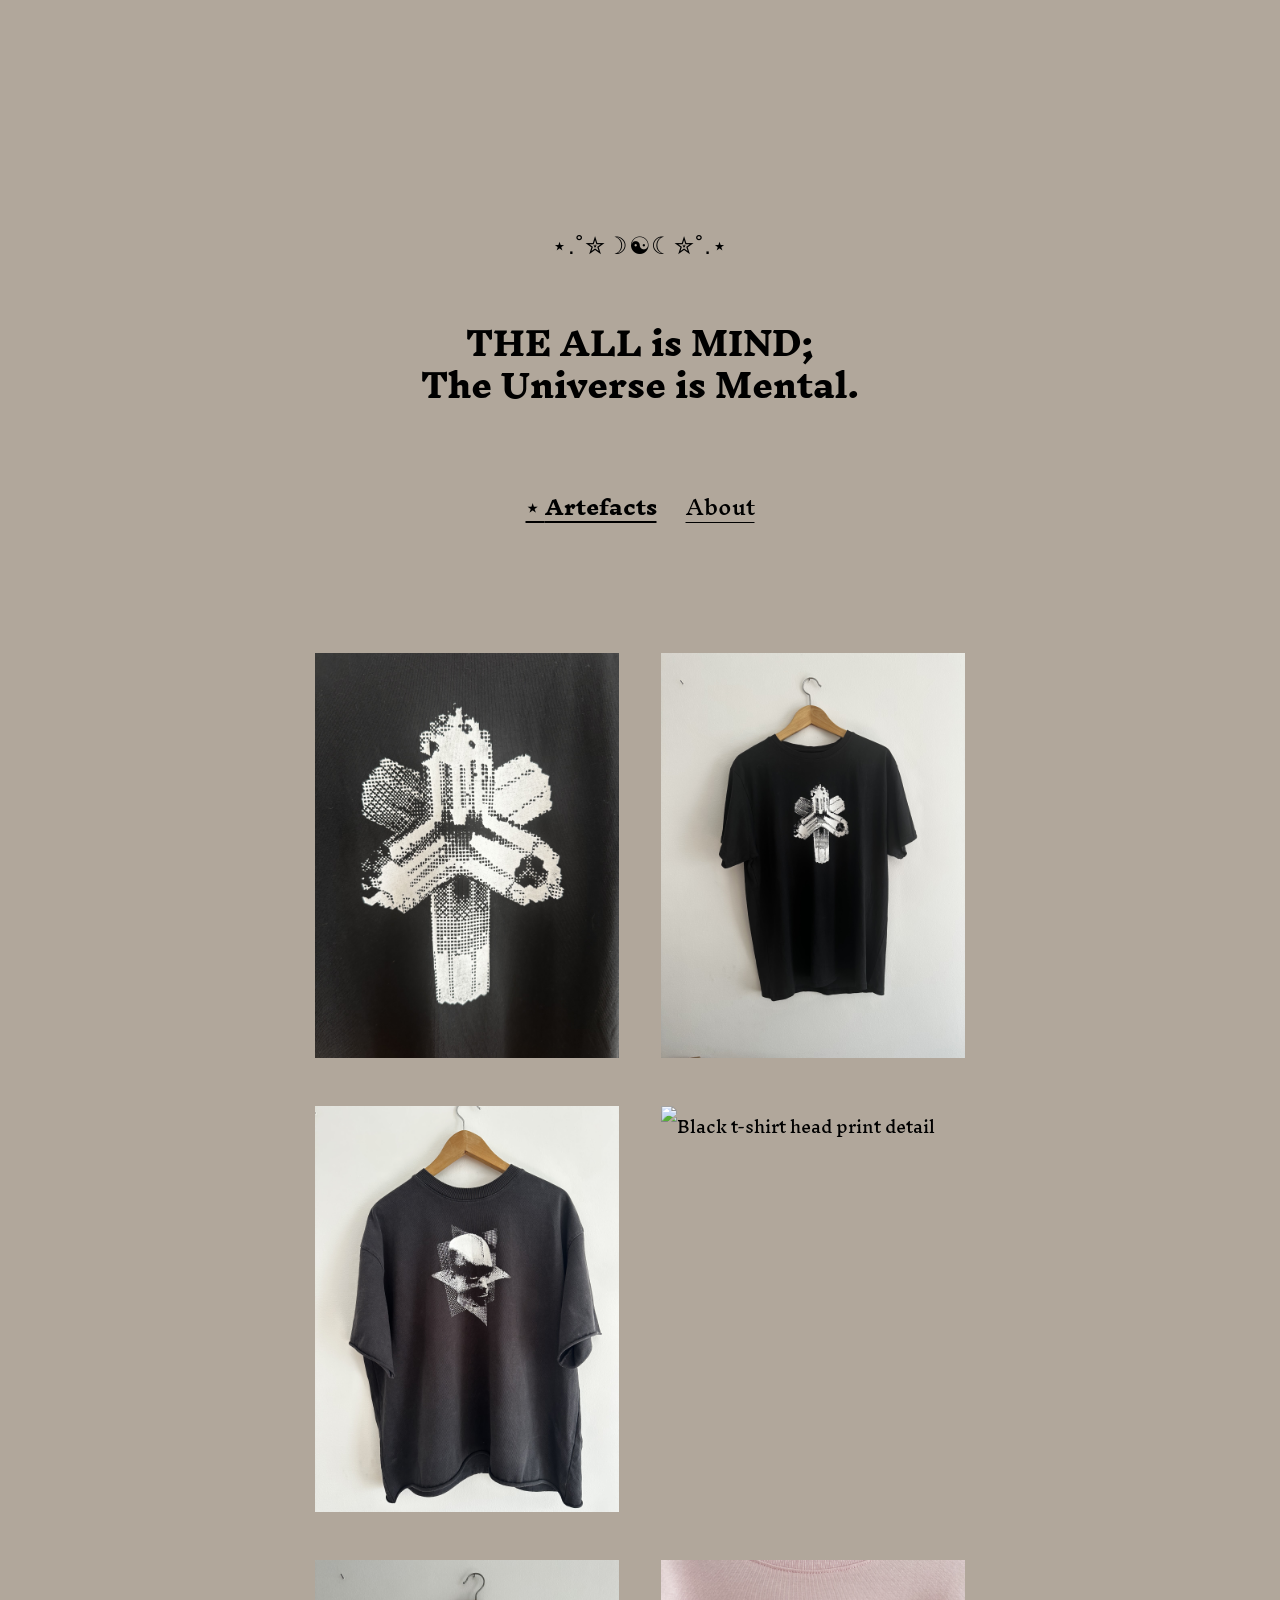
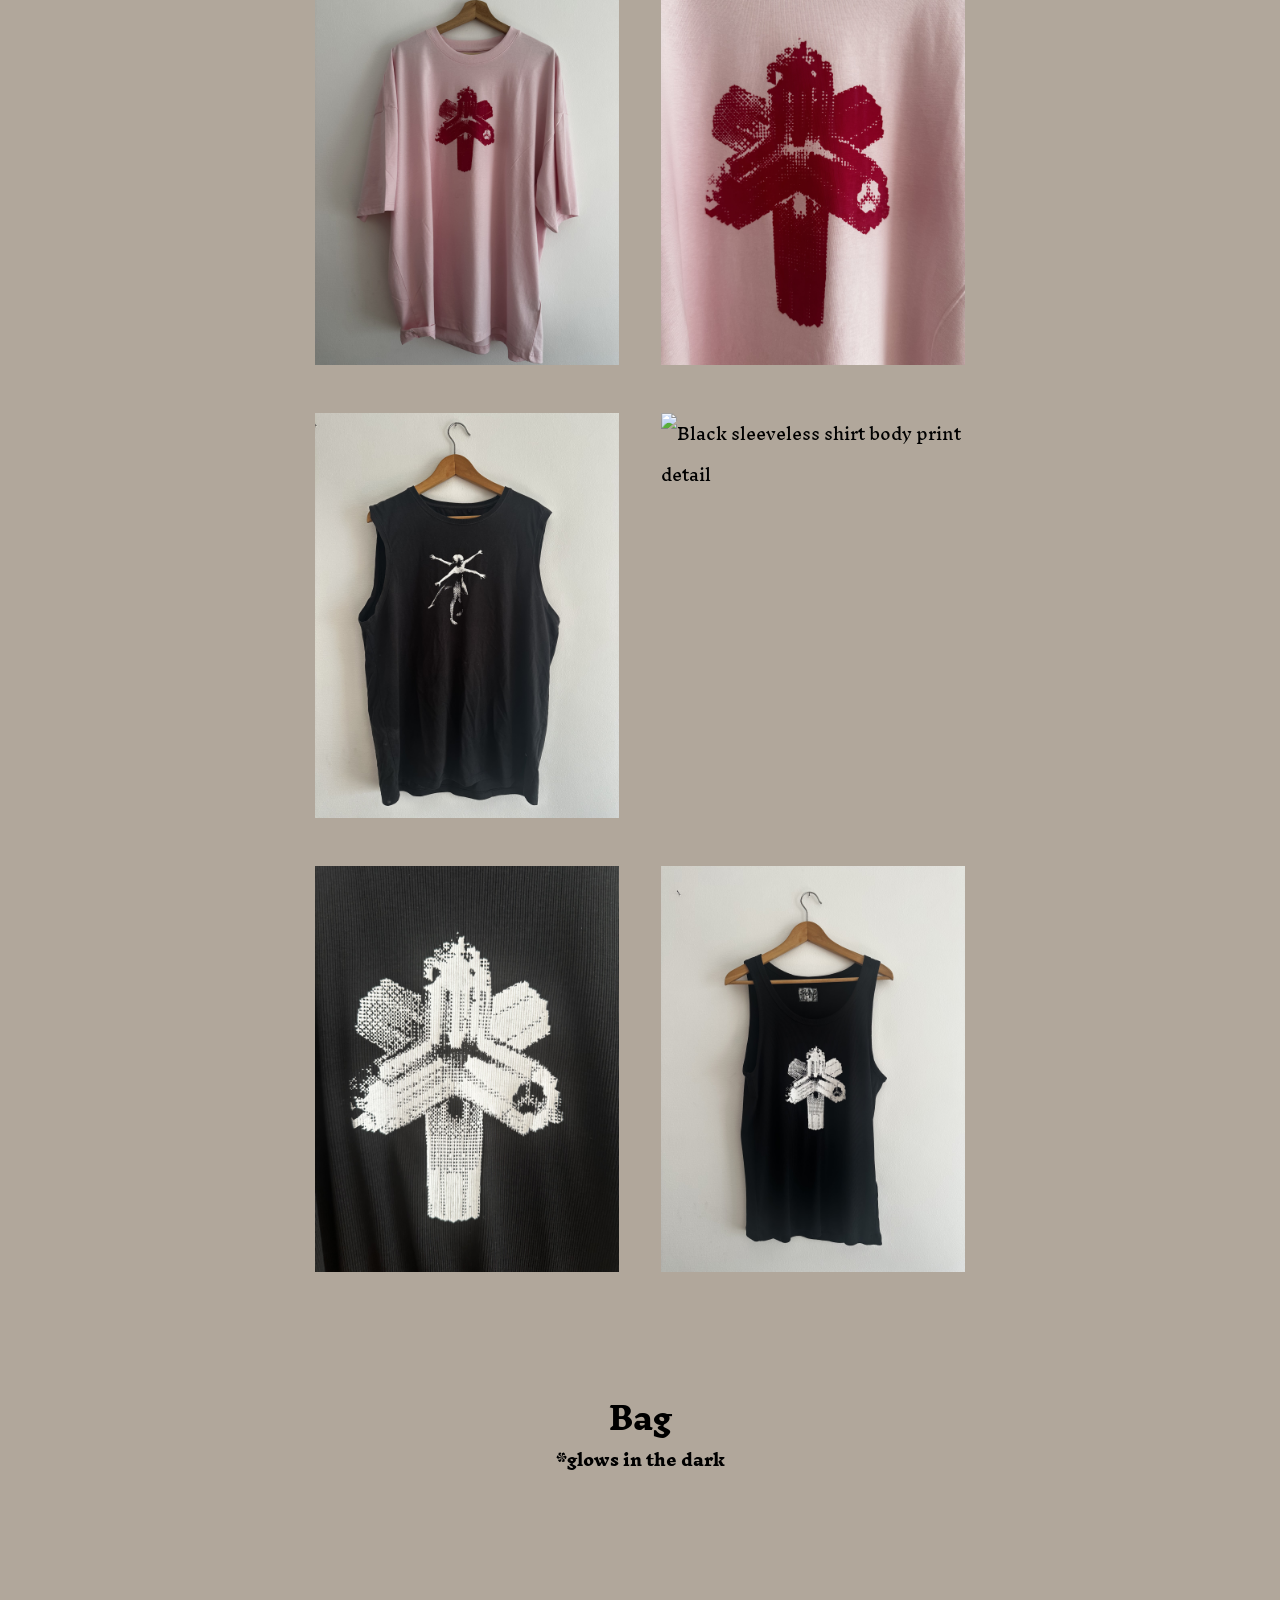
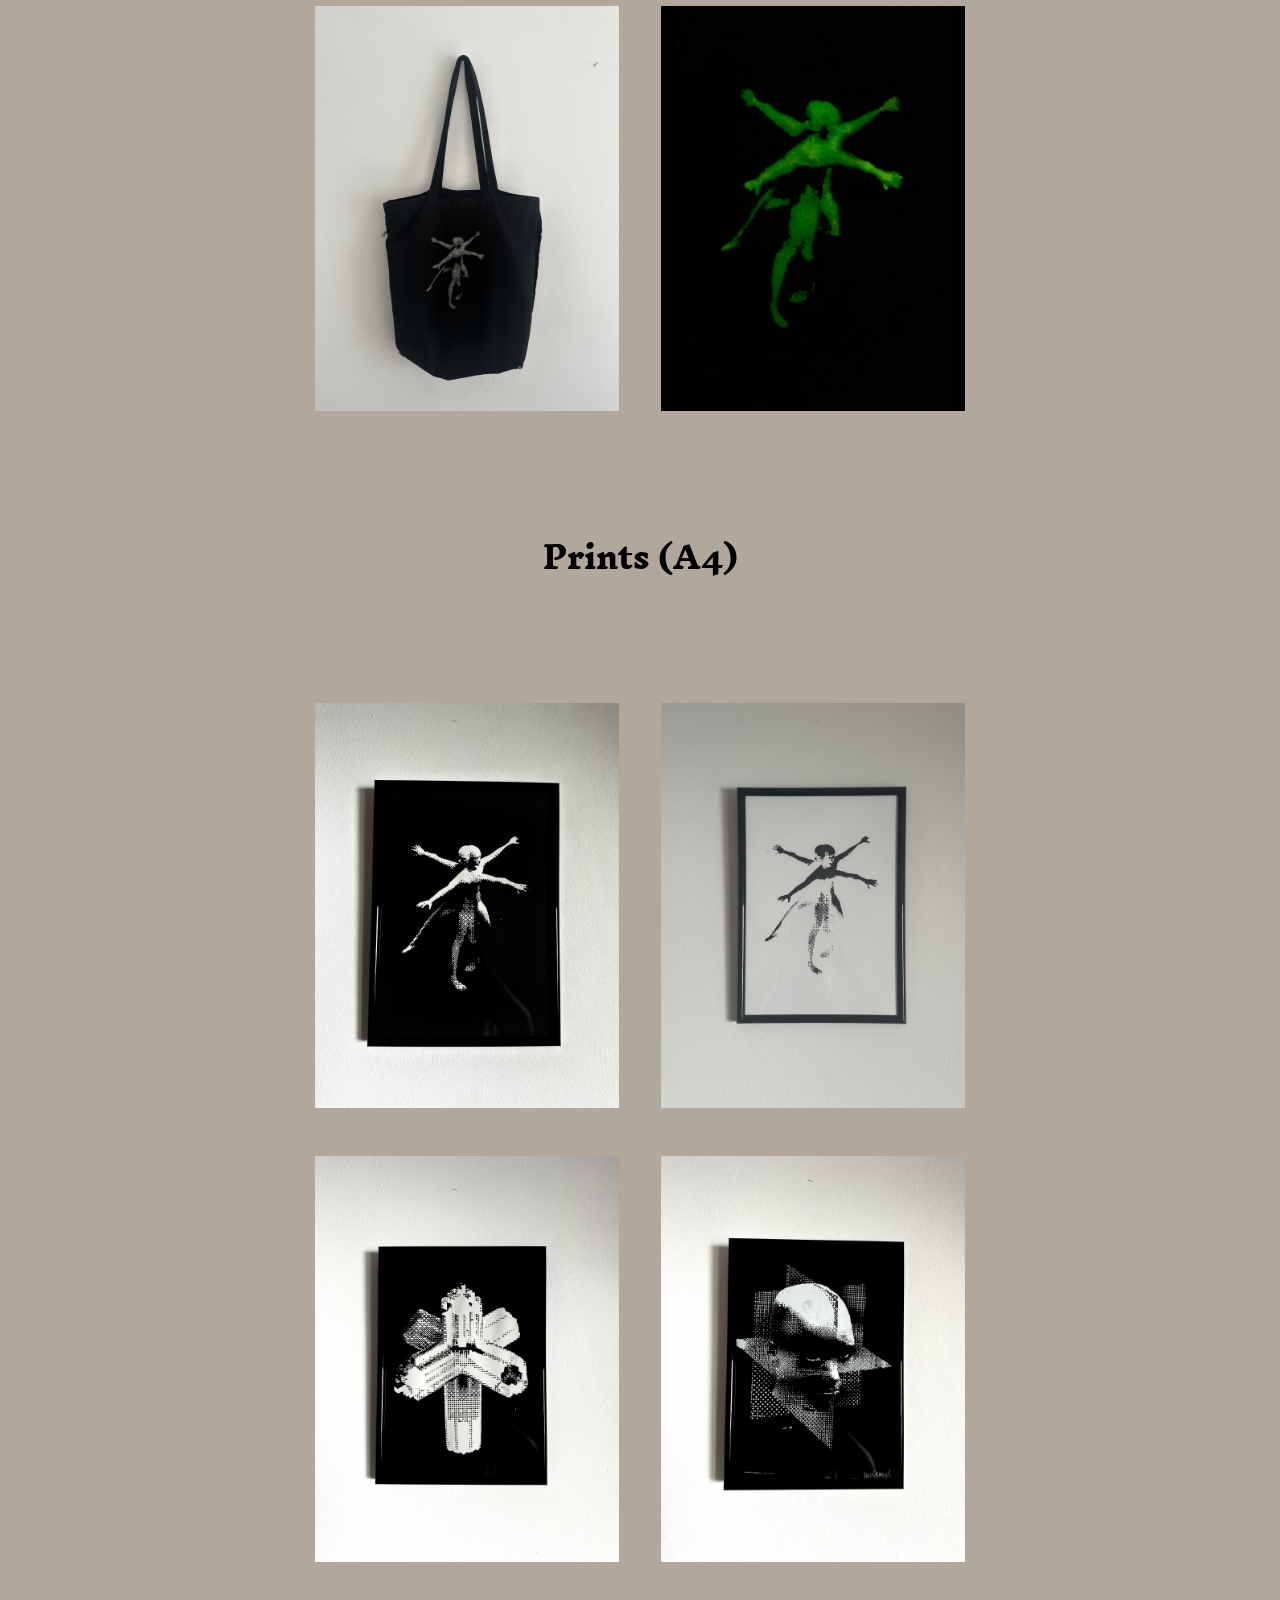
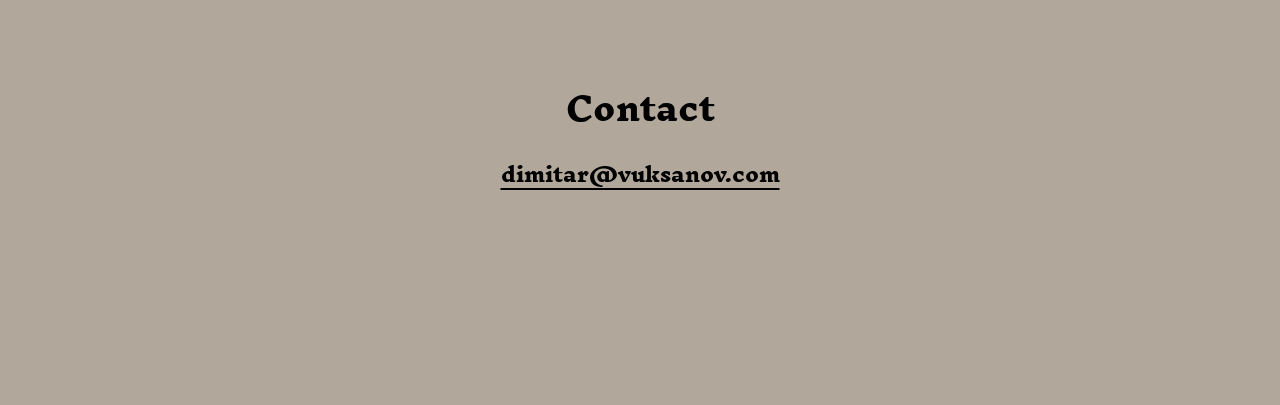
==== index.html @ 47f06f27 "Initial commit: THE ALL static portfolio site Co-authored-by: Cursor <cursoragent@cursor.com>" ====
<!DOCTYPE html>
<html lang="en">
  <head>
    <meta charset="UTF-8" />
    <meta name="viewport" content="width=device-width, initial-scale=1.0" />
    <title>THE ALL</title>
    <script>
      (function () {
        var k = "the-all-theme";
        var last = sessionStorage.getItem(k);
        var theme = last === "dark" ? "light" : last === "light" ? "dark" : "light";
        document.documentElement.setAttribute("data-theme", theme);
        sessionStorage.setItem(k, theme);
      })();
    </script>
    <link rel="stylesheet" href="css/styles.css" />
  </head>
  <body>
    <main class="page page--home">
      <header class="site-header">
        <button type="button" class="theme-toggle" aria-label="Switch to dark mode">
          <span class="theme-toggle__glyph theme-toggle__glyph--moon" aria-hidden="true">⋆.˚✮☽☯︎☾✮˚.⋆</span>
          <span class="theme-toggle__glyph theme-toggle__glyph--sun" aria-hidden="true">── ⋆⋅𖤓⋅⋆ ──</span>
        </button>
        <h1 class="site-title">
          THE ALL is MIND;<br />
          The Universe is Mental.
        </h1>
        <nav aria-label="Primary">
          <ul class="site-nav">
            <li><a href="index.html" aria-current="page">Artefacts</a></li>
            <li><a href="about.html">About</a></li>
            <!-- <li><a href="#contact">Contact</a></li> -->
          </ul>
        </nav>
      </header>

      <section class="product-grid" aria-label="Clothing">
        <img src="assets/images/tshirt-black-cross-detail.jpg" alt="Black t-shirt cross print detail" />
        <img src="assets/images/tshirt-cross-black.jpg" alt="Black t-shirt with cross print" />
        <img src="assets/images/tshirt-head-black.jpg" alt="Black t-shirt with head print" />
        <img src="assets/images/tshirt-head-black-detail.jpg" alt="Black t-shirt head print detail" />
        <img src="assets/images/tshirt-cross-pink.jpg" alt="Pink t-shirt with cross print" />
        <img src="assets/images/tshirt-cross-pink-detail.jpg" alt="Pink t-shirt cross print detail" />
        <img src="assets/images/sleeveless-body-black.jpg" alt="Black sleeveless shirt with body print" />
        <img src="assets/images/sleeveless-body-black-detail.jpg" alt="Black sleeveless shirt body print detail" />
        <img src="assets/images/wifebeater-cross-detail.jpg" alt="Wifebeater cross print detail" />
        <img src="assets/images/wifebeater-cross-black.jpg" alt="Black wifebeater with cross print" />
      </section>

      <h2 class="section-heading section-heading--bag">
        Bag
        <span class="section-heading__subtitle">*glows in the dark</span>
      </h2>

      <section class="bag-grid" aria-label="Bag">
        <img src="assets/images/bag-glow-dark.jpg" alt="Glow in the dark bag" />
        <img src="assets/images/bag-detail.jpg" alt="Bag print detail" />
      </section>

      <h2 class="section-heading">Prints (A4)</h2>

      <section class="prints-grid" aria-label="Prints">
        <img src="assets/images/print-body-a4.jpg" alt="Body print A4" />
        <img src="assets/images/print-body-white.jpg" alt="Body print on white" />
        <img src="assets/images/print-cross-a4.jpg" alt="Cross print A4" />
        <img src="assets/images/print-head-a4.jpg" alt="Head print A4" />
      </section>

      <footer id="contact" class="contact">
        <h2 class="contact__heading">Contact</h2>
        <p class="contact__email">
          <a href="mailto:dimitar@vuksanov.com">dimitar@vuksanov.com</a>
        </p>
      </footer>
    </main>
    <script src="js/theme.js"></script>
  </body>
</html>
---- css/styles.css ----
@import url("https://fonts.googleapis.com/css2?family=Inknut+Antiqua:wght@500;600;800&display=swap");

*,
*::before,
*::after {
  box-sizing: border-box;
}

:root {
  --color-bg: #b1a79b;
  --color-text: #000;
  --color-link-hover: #000;
  --font-family: "Inknut Antiqua", Georgia, "Times New Roman", serif;
  --line-height: 42px;
  --home-padding-x: 315px;
  --home-padding-y: 210px;
  --about-padding-x: 418px;
  --section-gap-home: 125px;
  --section-gap-about: 64px;
  --header-nav-gap: 80px;
  --nav-gap: 29px;
  --grid-gap-x: 42px;
  --grid-gap-y: 48px;
  --image-ratio: 3024 / 4032;
}

[data-theme="dark"] {
  --color-bg: #141210;
  --color-text: #b1a79b;
  --color-link-hover: #fff;
}

html {
  scroll-behavior: smooth;
}

body {
  margin: 0;
  background-color: var(--color-bg);
  color: var(--color-text);
  font-family: var(--font-family);
  -webkit-font-smoothing: antialiased;
  transition: background-color 0.35s ease, color 0.35s ease;
}

img {
  display: block;
  max-width: 100%;
}

a {
  color: inherit;
  text-decoration: underline;
  text-underline-position: from-font;
}

.page {
  display: flex;
  flex-direction: column;
  align-items: center;
  min-height: 100vh;
}

.page--home {
  gap: var(--section-gap-home);
  padding: var(--home-padding-y) var(--home-padding-x);
}

.page--about {
  gap: var(--section-gap-about);
  padding: var(--home-padding-y) var(--about-padding-x);
}

.site-header {
  display: flex;
  flex-direction: column;
  align-items: center;
  text-align: center;
}

.theme-toggle {
  display: flex;
  align-items: center;
  justify-content: center;
  min-width: 72px;
  height: 72px;
  margin: 0 0 40px;
  padding: 0 12px;
  border: none;
  background: transparent;
  color: var(--color-text);
  cursor: pointer;
  transition: color 0.35s ease, transform 0.2s ease, opacity 0.2s ease;
}

.theme-toggle:hover {
  transform: scale(1.06);
  opacity: 0.75;
}

.theme-toggle:active {
  transform: scale(0.98);
  opacity: 1;
}

.theme-toggle:focus-visible {
  outline: 1px solid currentColor;
  outline-offset: 4px;
}

.theme-toggle__glyph {
  font-size: 24px;
  font-weight: 500;
  letter-spacing: 0.04em;
  line-height: 1;
  white-space: nowrap;
}

.theme-toggle__glyph--sun {
  display: none;
}

[data-theme="dark"] .theme-toggle__glyph--moon {
  display: none;
}

[data-theme="dark"] .theme-toggle__glyph--sun {
  display: block;
}

.site-title {
  margin: 0;
  font-size: 32px;
  font-weight: 800;
  line-height: var(--line-height);
}

.site-nav {
  display: flex;
  justify-content: center;
  align-items: center;
  gap: var(--nav-gap);
  margin: var(--header-nav-gap) 0 0;
  padding: 0;
  list-style: none;
  font-size: 20px;
  font-weight: 500;
  line-height: var(--line-height);
}

.site-nav a,
.contact__email a {
  color: inherit;
  text-decoration: underline;
  text-underline-offset: 4px;
  text-decoration-thickness: 1px;
  transition: color 0.2s ease, opacity 0.2s ease, text-decoration-color 0.2s ease;
}

.site-nav a {
  white-space: nowrap;
}

.site-nav a:hover,
.contact__email a:hover {
  color: var(--color-link-hover);
  text-decoration-color: var(--color-link-hover);
}

.site-nav a:active,
.contact__email a:active {
  opacity: 0.45;
}

.site-nav a[aria-current="page"] {
  color: var(--color-link-hover);
  font-weight: 800;
  text-decoration: underline;
  text-decoration-color: var(--color-link-hover);
}

.site-nav a[aria-current="page"]::before {
  content: "⋆ ";
}

.product-grid,
.prints-grid,
.bag-grid {
  display: grid;
  grid-template-columns: repeat(2, minmax(0, 1fr));
  column-gap: var(--grid-gap-x);
  row-gap: var(--grid-gap-y);
  width: 100%;
}

.product-grid img,
.prints-grid img,
.bag-grid img {
  width: 100%;
  aspect-ratio: var(--image-ratio);
  object-fit: cover;
}

.section-heading {
  margin: 0;
  text-align: center;
  font-size: 29.647px;
  font-weight: 800;
  line-height: var(--line-height);
}

.section-heading--bag .section-heading__subtitle {
  display: block;
  font-size: 16px;
  line-height: var(--line-height);
}

.about-copy {
  max-width: 593px;
  margin: 0;
  font-size: 20px;
  font-weight: 600;
  line-height: var(--line-height);
  text-align: center;
}

.about-copy p {
  margin: 0 0 var(--line-height);
}

.about-copy p:last-child {
  margin-bottom: 0;
}

.contact {
  display: flex;
  flex-direction: column;
  gap: 24px;
  width: 100%;
  text-align: center;
}

.contact__heading {
  margin: 0;
  font-size: 32px;
  font-weight: 800;
  line-height: var(--line-height);
}

.contact__email {
  margin: 0;
  font-size: 20px;
  font-weight: 800;
  line-height: var(--line-height);
}

.contact__email a {
  text-decoration: underline;
}

@media (max-width: 1200px) {
  :root {
    --home-padding-x: 80px;
    --about-padding-x: 80px;
  }
}

@media (max-width: 768px) {
  :root {
    --home-padding-x: 24px;
    --about-padding-x: 24px;
    --home-padding-y: 80px;
    --section-gap-home: 64px;
    --header-nav-gap: 48px;
  }

  .theme-toggle__glyph {
    font-size: 18px;
  }

  .site-nav {
    flex-wrap: wrap;
  }

  .product-grid,
  .prints-grid,
  .bag-grid {
    grid-template-columns: 1fr;
  }
}
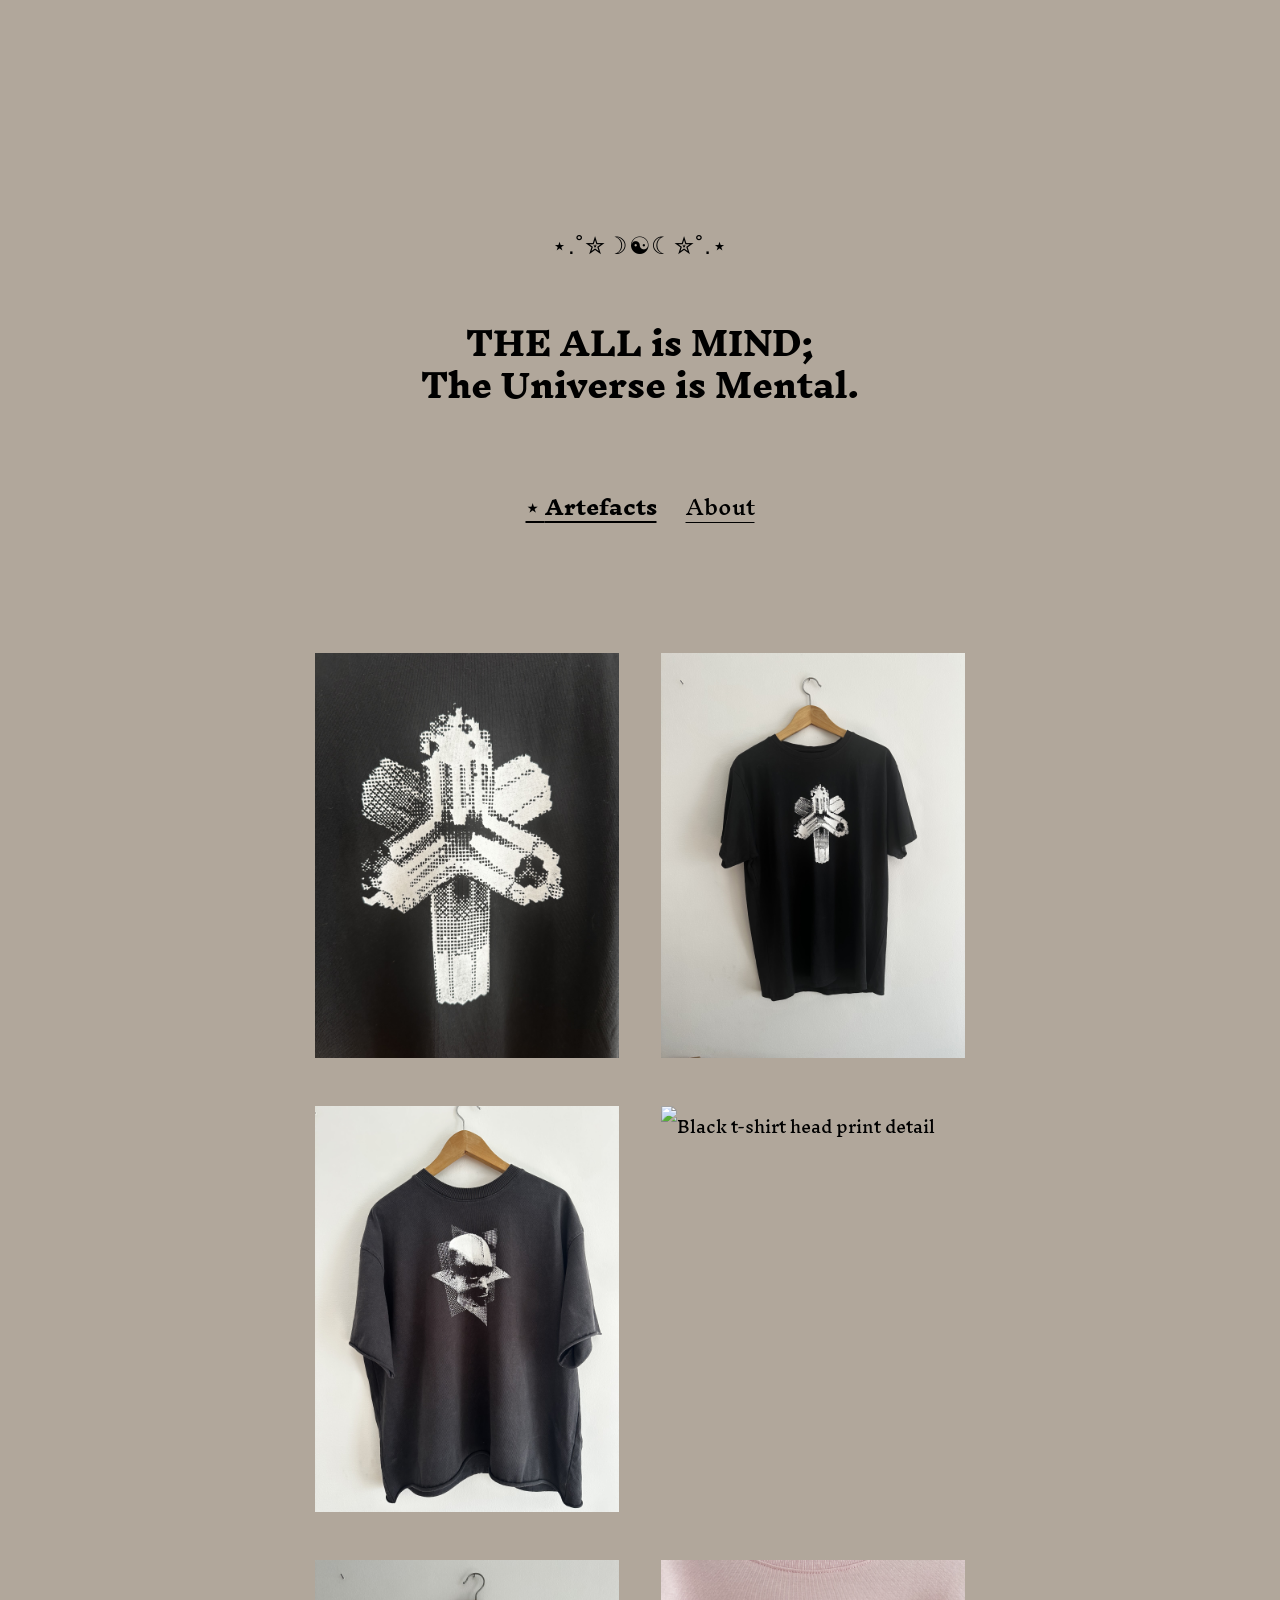
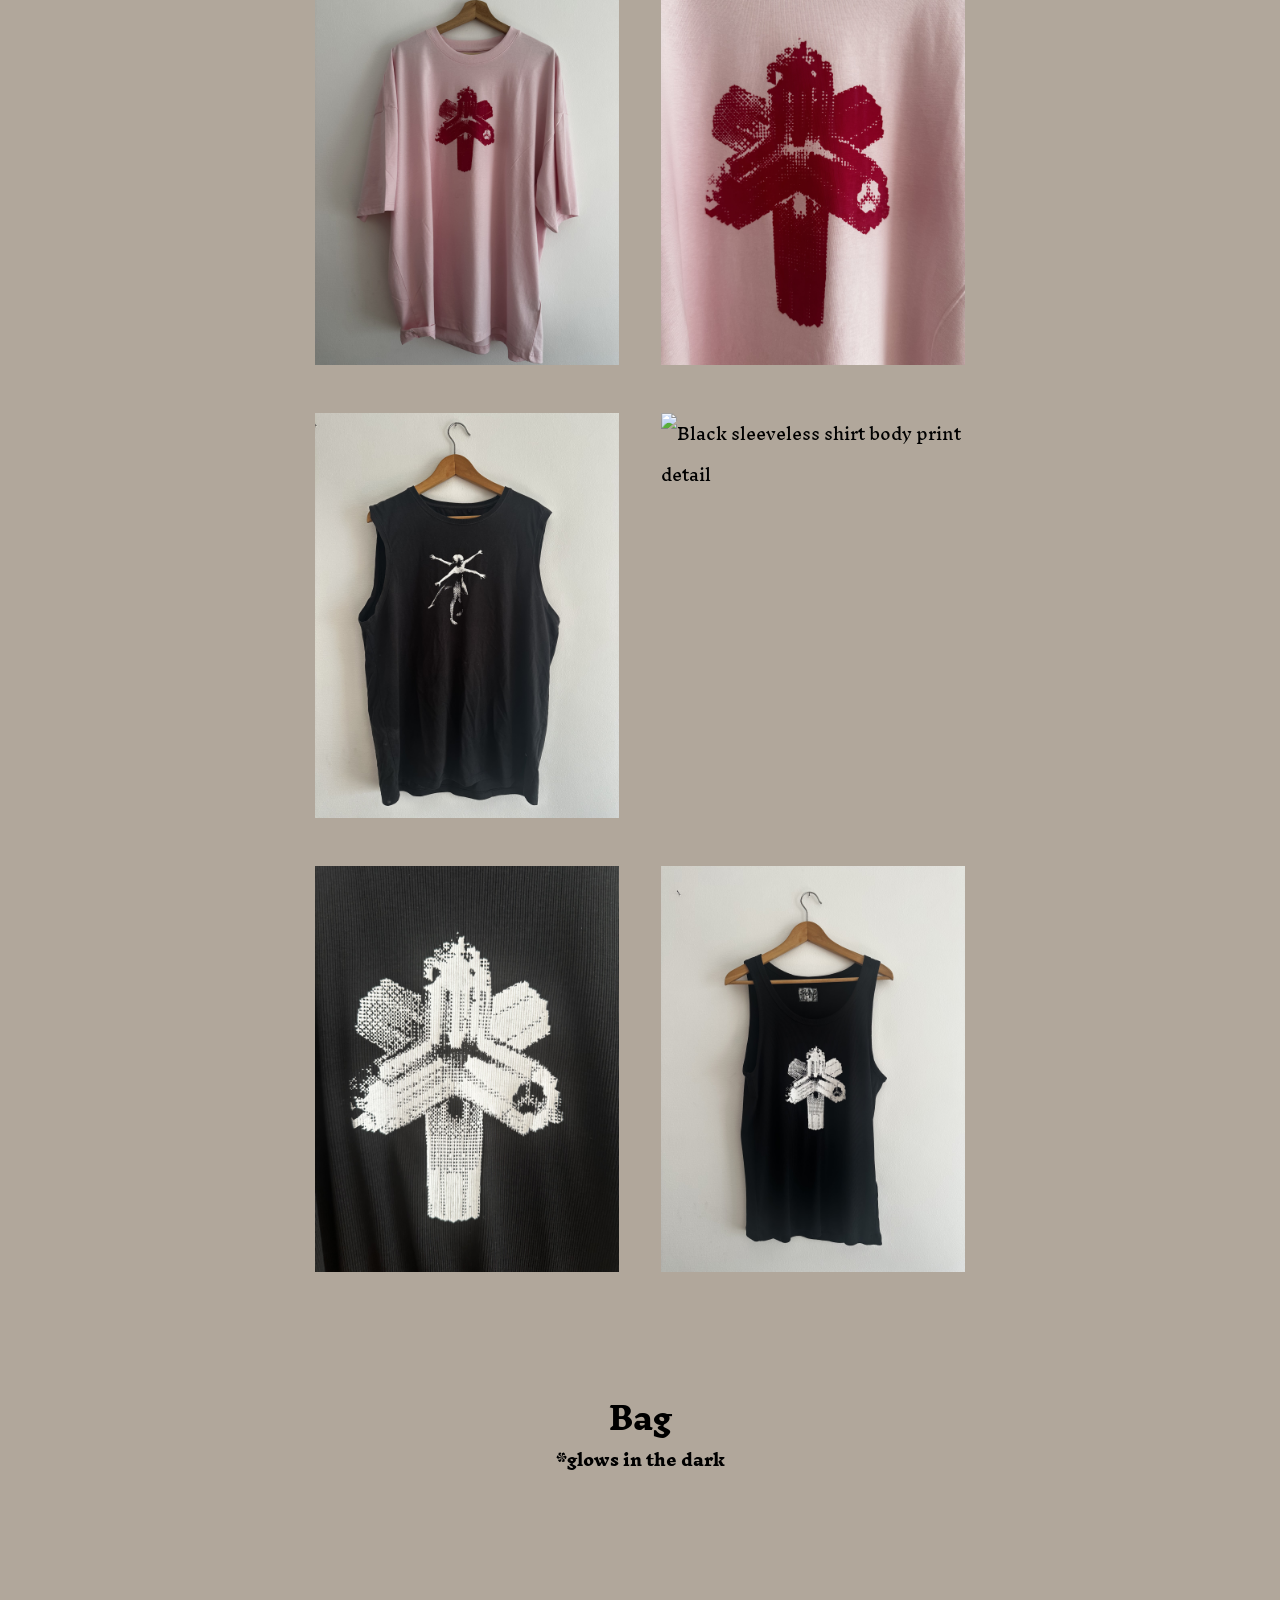
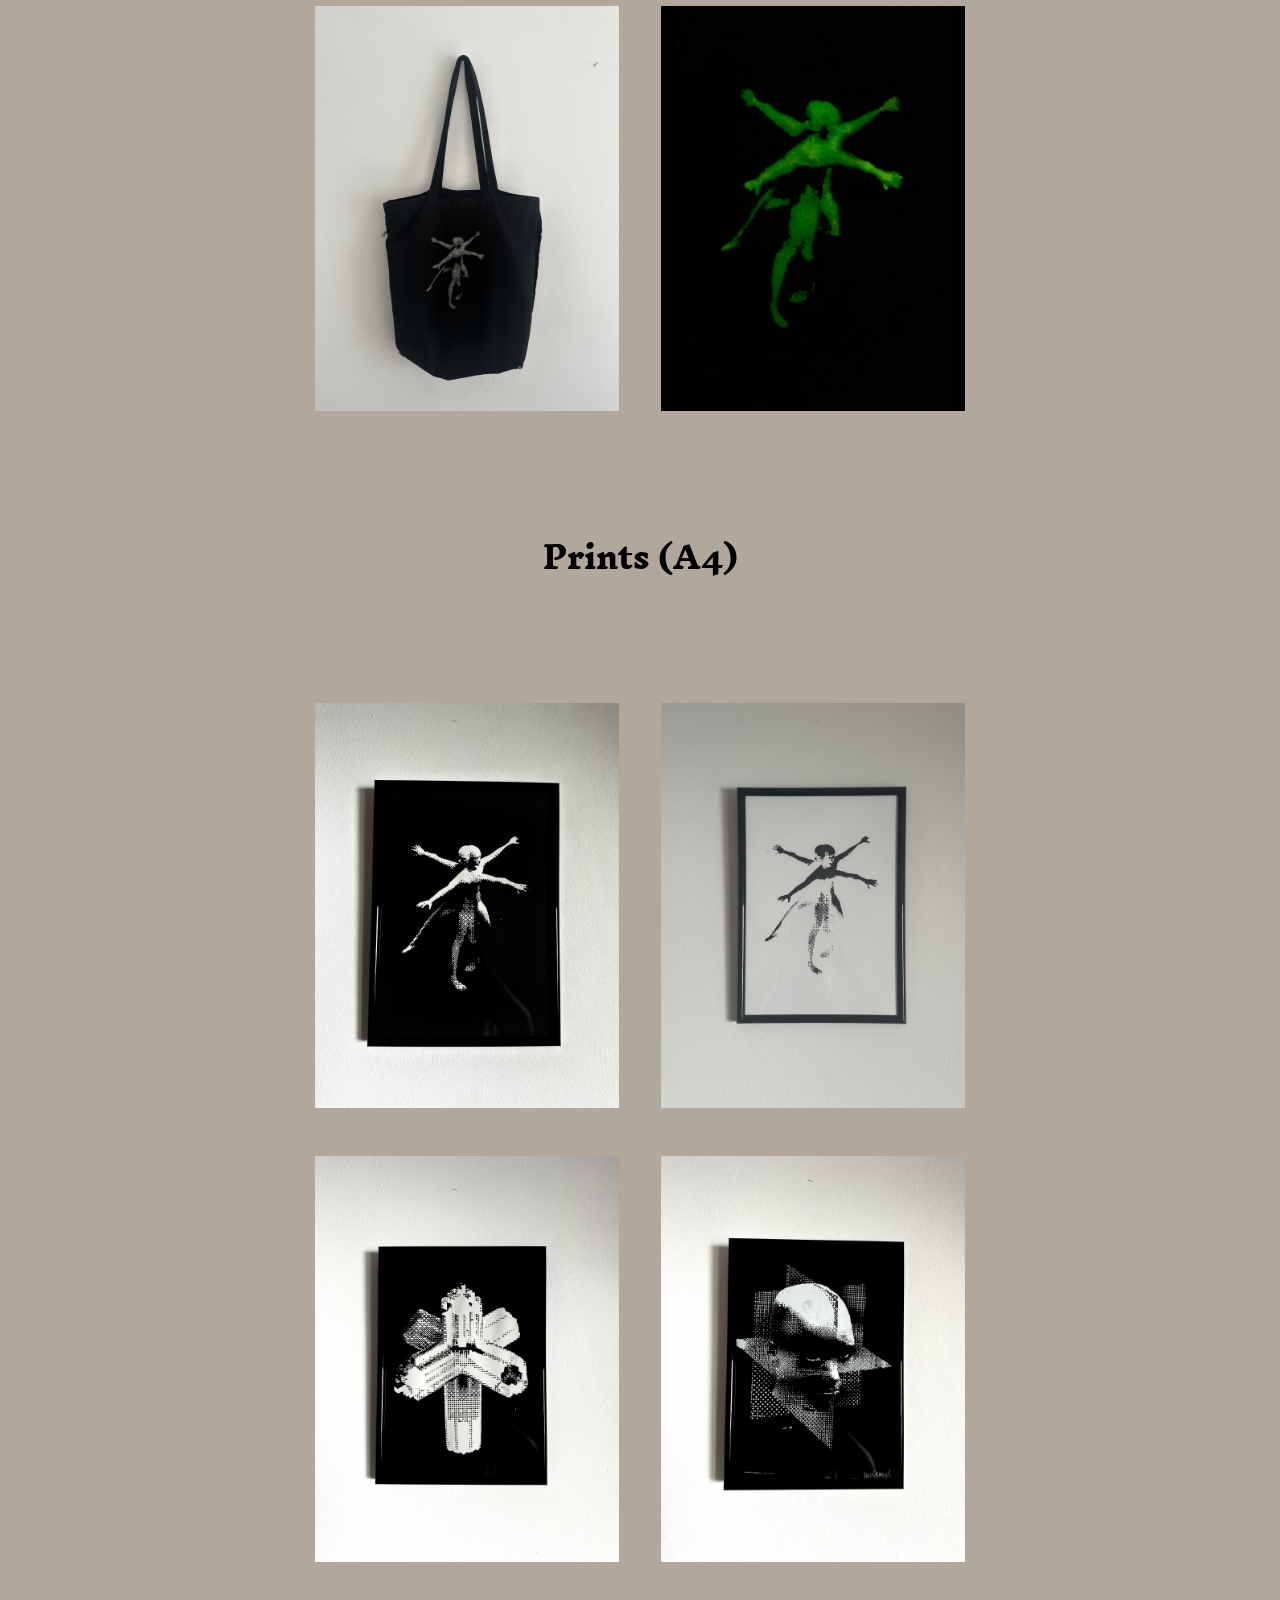
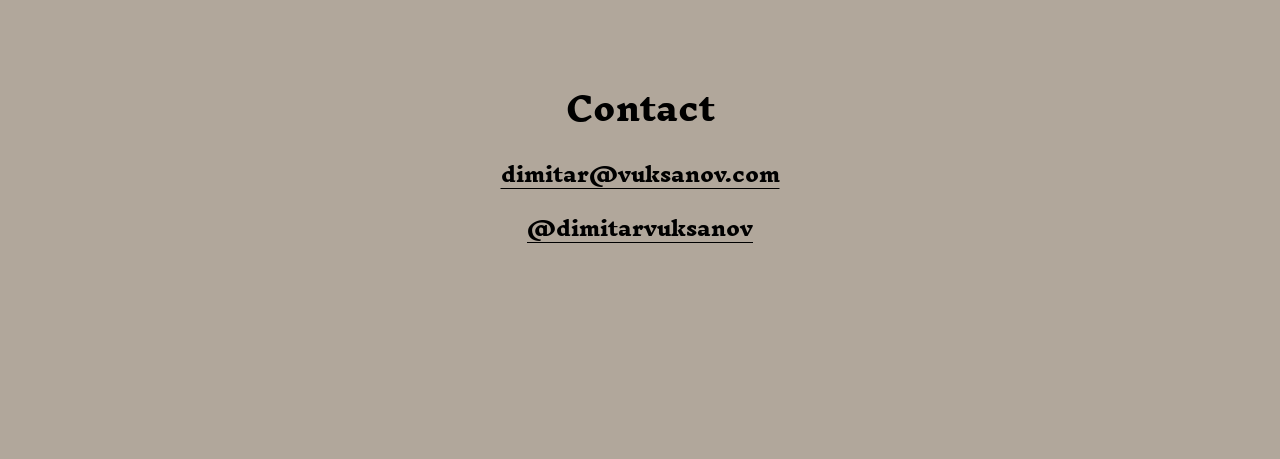
==== commit 5d0b4019: "Add Instagram contact link and black favicon with occult glyph Co-authored-by: Cursor <cursoragent@c" ====
--- a/index.html
+++ b/index.html
@@ -14,6 +14,7 @@
       })();
     </script>
     <link rel="stylesheet" href="css/styles.css" />
+    <link rel="icon" href="favicon.svg" type="image/svg+xml" />
   </head>
   <body>
     <main class="page page--home">
@@ -69,9 +70,14 @@
 
       <footer id="contact" class="contact">
         <h2 class="contact__heading">Contact</h2>
-        <p class="contact__email">
-          <a href="mailto:dimitar@vuksanov.com">dimitar@vuksanov.com</a>
-        </p>
+        <div class="contact__links">
+          <p class="contact__email">
+            <a href="mailto:dimitar@vuksanov.com">dimitar@vuksanov.com</a>
+          </p>
+          <p class="contact__instagram">
+            <a href="https://www.instagram.com/dimitarvuksanov/" target="_blank" rel="noopener noreferrer">@dimitarvuksanov</a>
+          </p>
+        </div>
       </footer>
     </main>
     <script src="js/theme.js"></script>
--- a/css/styles.css
+++ b/css/styles.css
@@ -149,7 +149,7 @@
 }
 
 .site-nav a,
-.contact__email a {
+.contact__links a {
   color: inherit;
   text-decoration: underline;
   text-underline-offset: 4px;
@@ -162,13 +162,13 @@
 }
 
 .site-nav a:hover,
-.contact__email a:hover {
+.contact__links a:hover {
   color: var(--color-link-hover);
   text-decoration-color: var(--color-link-hover);
 }
 
 .site-nav a:active,
-.contact__email a:active {
+.contact__links a:active {
   opacity: 0.45;
 }
 
@@ -247,15 +247,18 @@
   line-height: var(--line-height);
 }
 
-.contact__email {
+.contact__links {
+  display: flex;
+  flex-direction: column;
+  gap: 12px;
+}
+
+.contact__email,
+.contact__instagram {
   margin: 0;
   font-size: 20px;
   font-weight: 800;
   line-height: var(--line-height);
-}
-
-.contact__email a {
-  text-decoration: underline;
 }
 
 @media (max-width: 1200px) {
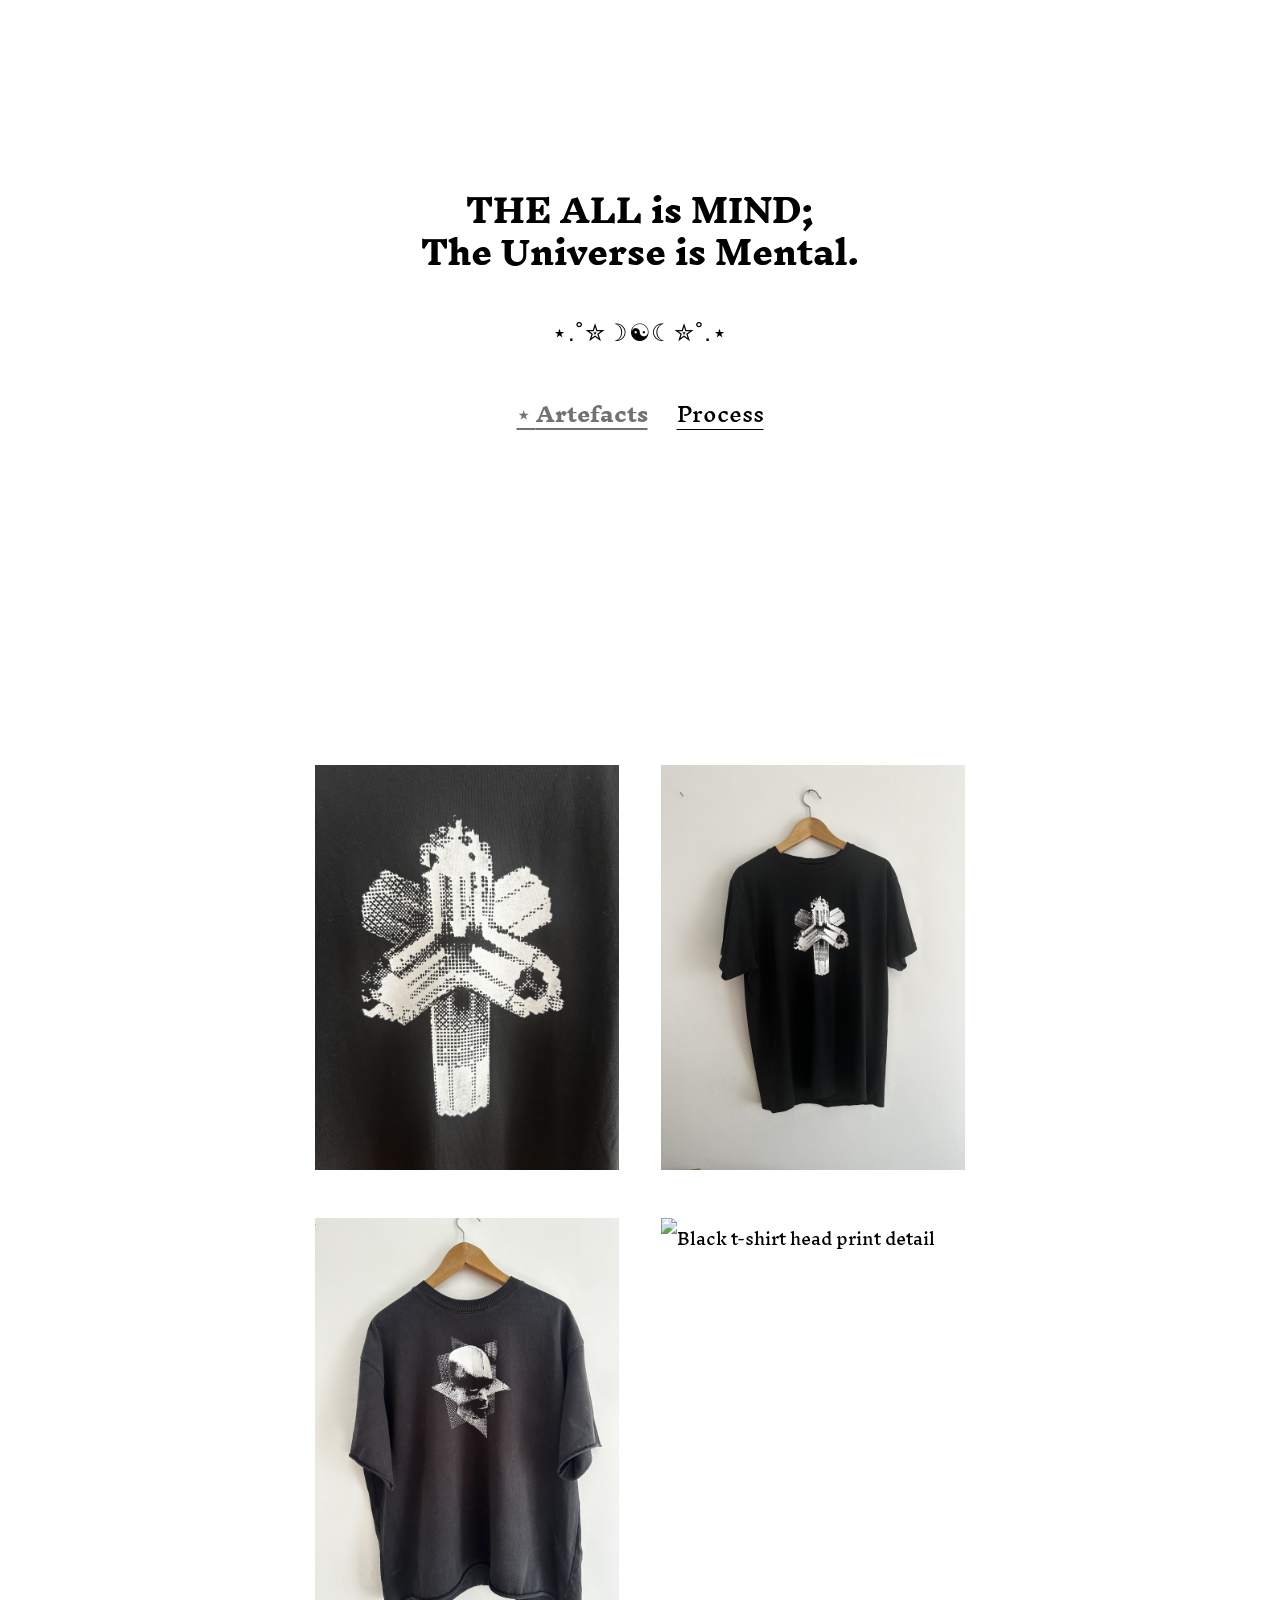
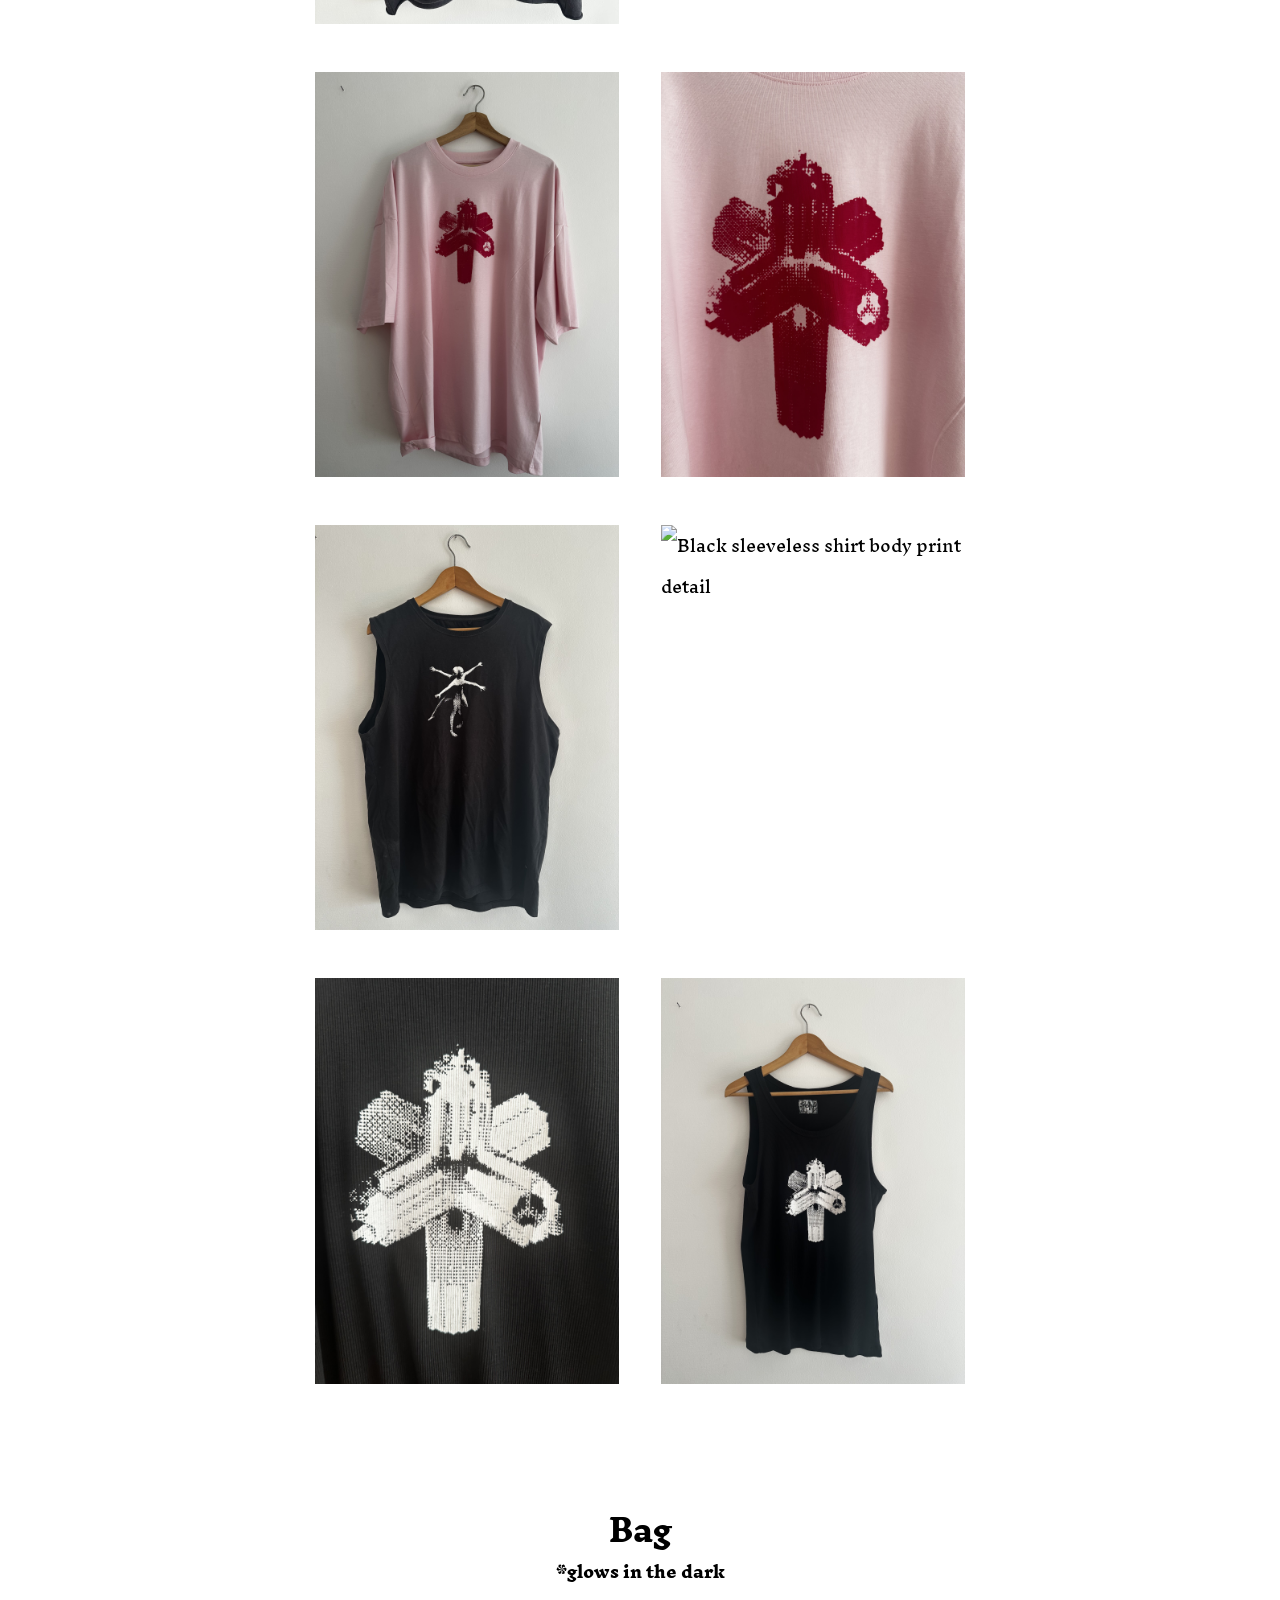
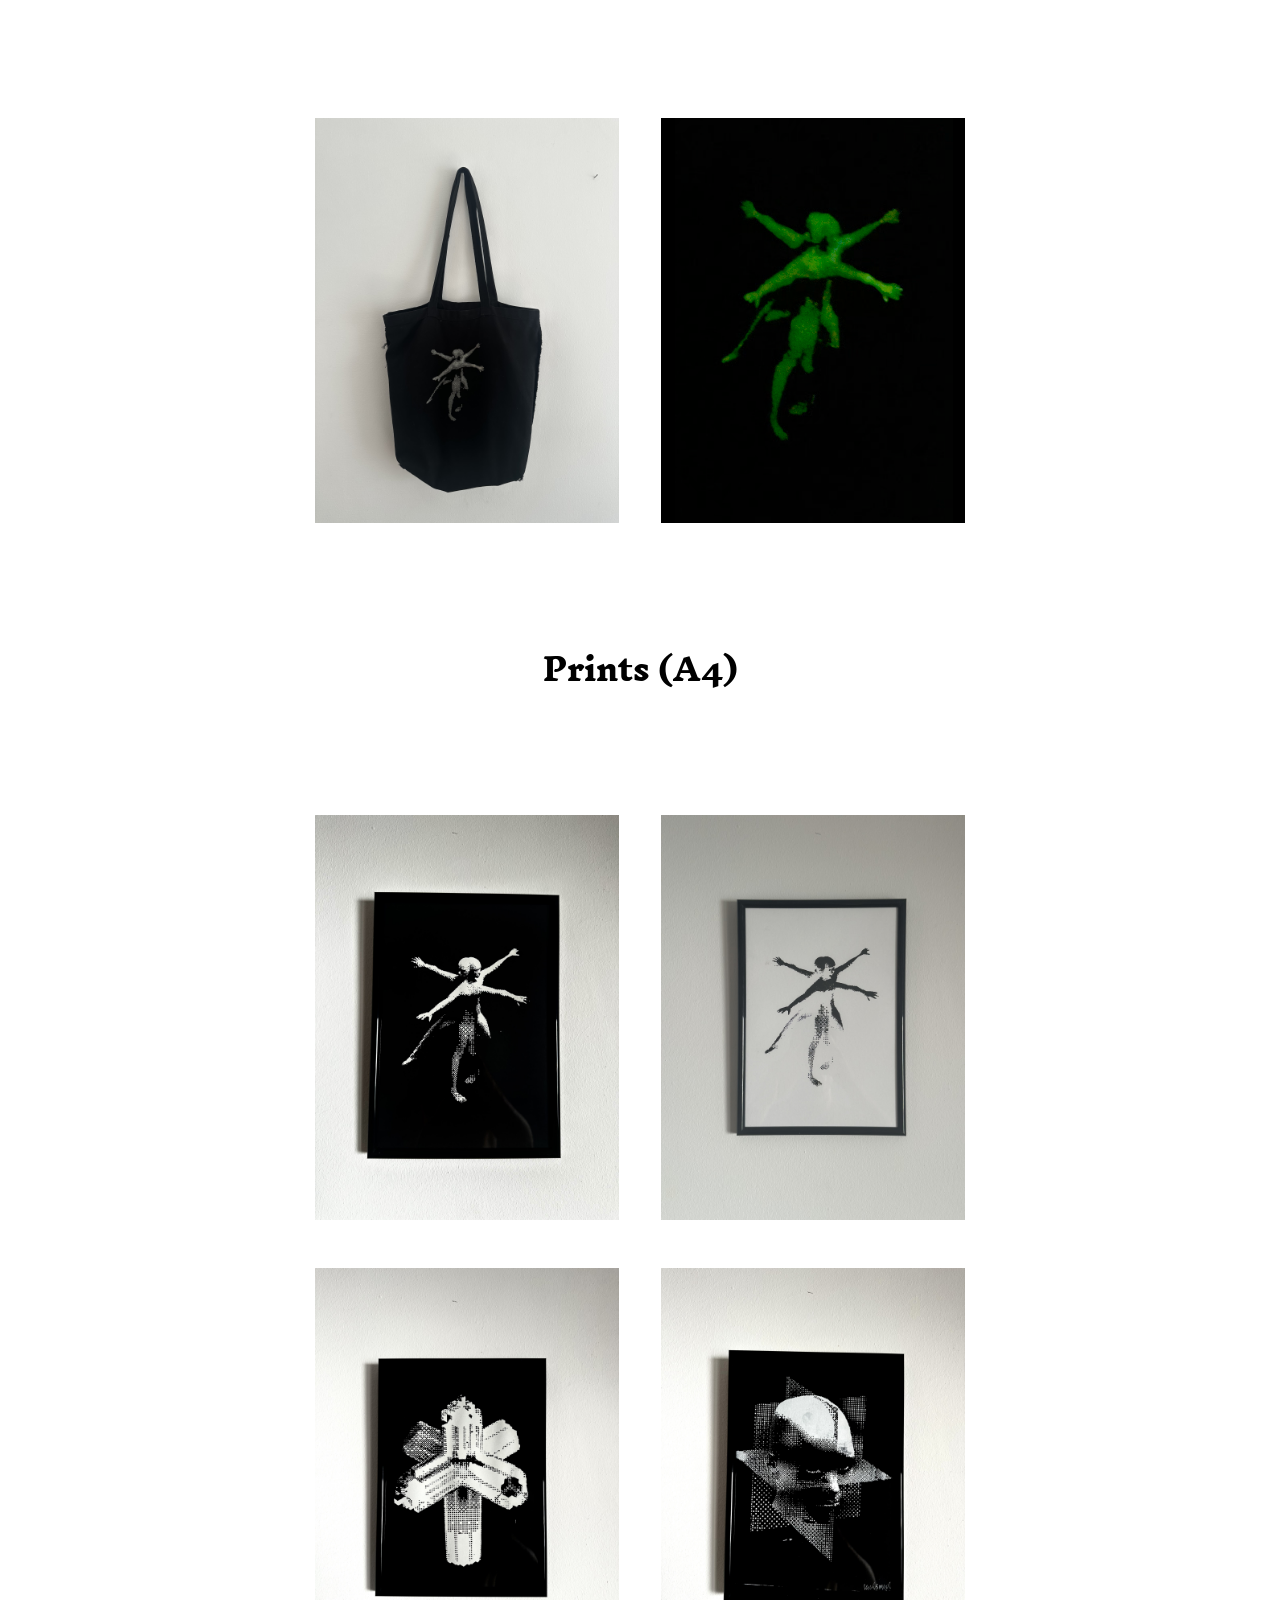
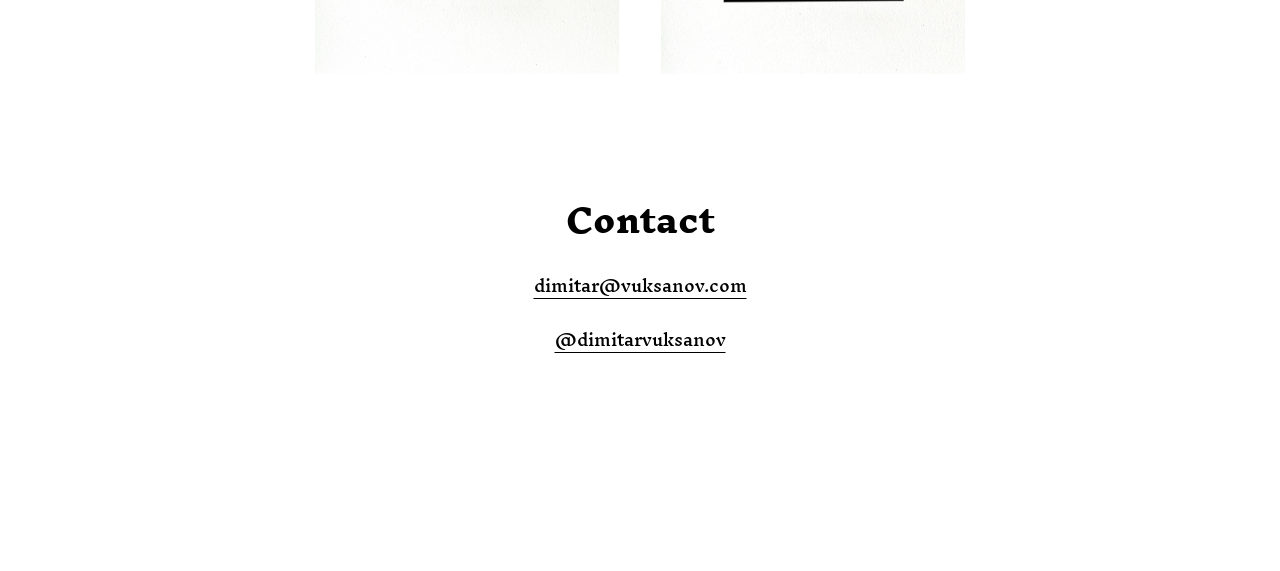
==== commit be31295b: "Add video header, theme-aware styling, and Process nav rename Co-authored-by: Cursor <cursoragent@cu" ====
--- a/index.html
+++ b/index.html
@@ -17,25 +17,36 @@
     <link rel="icon" href="favicon.svg" type="image/svg+xml" />
   </head>
   <body>
+    <header class="site-header site-header--video">
+      <div class="site-header__hero">
+        <div class="site-header__video-stage" aria-hidden="true">
+          <video class="site-header__video is-active" src="assets/videos/human-cross.mp4" muted playsinline preload="auto"></video>
+          <video class="site-header__video" src="assets/videos/cross-video.mp4" muted playsinline preload="auto"></video>
+          <video class="site-header__video" src="assets/videos/head.mp4" muted playsinline preload="auto"></video>
+        </div>
+        <div class="site-header__overlay" aria-hidden="true"></div>
+        <div class="site-header__inner">
+          <div class="site-header__content">
+            <h1 class="site-title">
+              THE ALL is MIND;<br />
+              The Universe is Mental.
+            </h1>
+            <button type="button" class="theme-toggle" aria-label="Switch to dark mode">
+              <span class="theme-toggle__glyph theme-toggle__glyph--moon" aria-hidden="true">⋆.˚✮☽☯︎☾✮˚.⋆</span>
+              <span class="theme-toggle__glyph theme-toggle__glyph--sun" aria-hidden="true">── ⋆⋅𖤓⋅⋆ ──</span>
+            </button>
+            <nav aria-label="Primary">
+              <ul class="site-nav">
+                <li><a href="index.html" aria-current="page">Artefacts</a></li>
+                <li><a href="about.html">Process</a></li>
+                <!-- <li><a href="#contact">Contact</a></li> -->
+              </ul>
+            </nav>
+          </div>
+        </div>
+      </div>
+    </header>
     <main class="page page--home">
-      <header class="site-header">
-        <button type="button" class="theme-toggle" aria-label="Switch to dark mode">
-          <span class="theme-toggle__glyph theme-toggle__glyph--moon" aria-hidden="true">⋆.˚✮☽☯︎☾✮˚.⋆</span>
-          <span class="theme-toggle__glyph theme-toggle__glyph--sun" aria-hidden="true">── ⋆⋅𖤓⋅⋆ ──</span>
-        </button>
-        <h1 class="site-title">
-          THE ALL is MIND;<br />
-          The Universe is Mental.
-        </h1>
-        <nav aria-label="Primary">
-          <ul class="site-nav">
-            <li><a href="index.html" aria-current="page">Artefacts</a></li>
-            <li><a href="about.html">About</a></li>
-            <!-- <li><a href="#contact">Contact</a></li> -->
-          </ul>
-        </nav>
-      </header>
-
       <section class="product-grid" aria-label="Clothing">
         <img src="assets/images/tshirt-black-cross-detail.jpg" alt="Black t-shirt cross print detail" />
         <img src="assets/images/tshirt-cross-black.jpg" alt="Black t-shirt with cross print" />
@@ -81,5 +92,6 @@
       </footer>
     </main>
     <script src="js/theme.js"></script>
+    <script src="js/header-video.js"></script>
   </body>
 </html>
--- a/css/styles.css
+++ b/css/styles.css
@@ -7,7 +7,7 @@
 }
 
 :root {
-  --color-bg: #b1a79b;
+  --color-bg: #fff;
   --color-text: #000;
   --color-link-hover: #000;
   --font-family: "Inknut Antiqua", Georgia, "Times New Roman", serif;
@@ -36,6 +36,7 @@
 
 body {
   margin: 0;
+  overflow-x: hidden;
   background-color: var(--color-bg);
   color: var(--color-text);
   font-family: var(--font-family);
@@ -63,19 +64,149 @@
 
 .page--home {
   gap: var(--section-gap-home);
-  padding: var(--home-padding-y) var(--home-padding-x);
+  padding: var(--section-gap-home) var(--home-padding-x) var(--home-padding-y);
 }
 
 .page--about {
   gap: var(--section-gap-about);
-  padding: var(--home-padding-y) var(--about-padding-x);
-}
-
-.site-header {
+  padding: var(--section-gap-about) var(--about-padding-x) var(--home-padding-y);
+}
+
+.site-header--video {
+  width: 100vw;
+  margin-left: calc(50% - 50vw);
+  background: #000;
+  transition: background-color 0.35s ease;
+}
+
+.site-header__hero {
+  position: relative;
+  width: 100%;
+  background: #000;
+  overflow: hidden;
+  min-height: min(72vh, 640px);
+  display: flex;
+  align-items: center;
+  justify-content: center;
+  padding: 40px 0 56px;
+  transition: background-color 0.35s ease;
+}
+
+[data-theme="light"] .site-header--video,
+[data-theme="light"] .site-header__hero {
+  background: #fff;
+}
+
+[data-theme="light"] .site-header__overlay {
+  background: rgba(255, 255, 255, 0.45);
+}
+
+[data-theme="light"] .site-header__content .site-title {
+  color: #000;
+}
+
+[data-theme="light"] .site-header__content .site-nav a {
+  color: #000;
+}
+
+[data-theme="light"] .site-header__content .site-nav a:hover,
+[data-theme="light"] .site-header__content .site-nav a[aria-current="page"] {
+  color: #000;
+  opacity: 0.55;
+  text-decoration-color: #000;
+}
+
+.site-header__video-stage {
+  position: absolute;
+  inset: 40px 0 56px;
+  display: flex;
+  align-items: center;
+  justify-content: center;
+  pointer-events: none;
+}
+
+.site-header__overlay {
+  position: absolute;
+  inset: 0;
+  z-index: 1;
+  background: rgba(0, 0, 0, 0.55);
+  pointer-events: none;
+}
+
+.site-header__inner {
+  position: relative;
+  z-index: 2;
   display: flex;
   flex-direction: column;
   align-items: center;
+  width: 100%;
+  max-width: 900px;
+  padding: 0 24px;
+  color: #b1a79b;
+}
+
+.site-header__video {
+  position: absolute;
+  height: 100%;
+  width: auto;
+  max-height: 100%;
+  max-width: 100%;
+  object-fit: contain;
+  opacity: 0;
+  filter: none;
+  transition: opacity 0.5s ease, filter 0.35s ease;
+}
+
+.site-header__video.is-active {
+  opacity: 0.72;
+}
+
+[data-theme="light"] .site-header__video.is-active {
+  filter: invert(1);
+}
+
+.site-header__content {
+  display: flex;
+  flex-direction: column;
+  align-items: center;
+  width: 100%;
   text-align: center;
+}
+
+.site-header__hero .theme-toggle {
+  color: #000;
+  margin: 24px 0;
+  text-shadow: none;
+  width: auto;
+}
+
+[data-theme="dark"] .site-header__hero .theme-toggle {
+  color: #fff;
+}
+
+.site-header__hero .theme-toggle:hover {
+  opacity: 0.7;
+}
+
+.site-header__content .site-title {
+  margin: 0;
+  color: #fff;
+}
+
+.site-header__content .site-nav {
+  margin-top: 0;
+  width: 100%;
+  justify-content: center;
+}
+
+.site-header__content .site-nav a {
+  color: #b1a79b;
+}
+
+.site-header__content .site-nav a:hover,
+.site-header__content .site-nav a[aria-current="page"] {
+  color: #fff;
+  text-decoration-color: #fff;
 }
 
 .theme-toggle {
@@ -84,7 +215,7 @@
   justify-content: center;
   min-width: 72px;
   height: 72px;
-  margin: 0 0 40px;
+  margin: 0;
   padding: 0 12px;
   border: none;
   background: transparent;
@@ -157,6 +288,14 @@
   transition: color 0.2s ease, opacity 0.2s ease, text-decoration-color 0.2s ease;
 }
 
+.contact__links a {
+  font-size: inherit;
+  font-weight: inherit;
+  line-height: inherit;
+  -webkit-text-size-adjust: 100%;
+  text-size-adjust: 100%;
+}
+
 .site-nav a {
   white-space: nowrap;
 }
@@ -251,14 +390,17 @@
   display: flex;
   flex-direction: column;
   gap: 12px;
+  font-size: 16px;
+  font-weight: 500;
+  line-height: var(--line-height);
 }
 
 .contact__email,
 .contact__instagram {
   margin: 0;
-  font-size: 20px;
-  font-weight: 800;
-  line-height: var(--line-height);
+  font-size: inherit;
+  font-weight: inherit;
+  line-height: inherit;
 }
 
 @media (max-width: 1200px) {
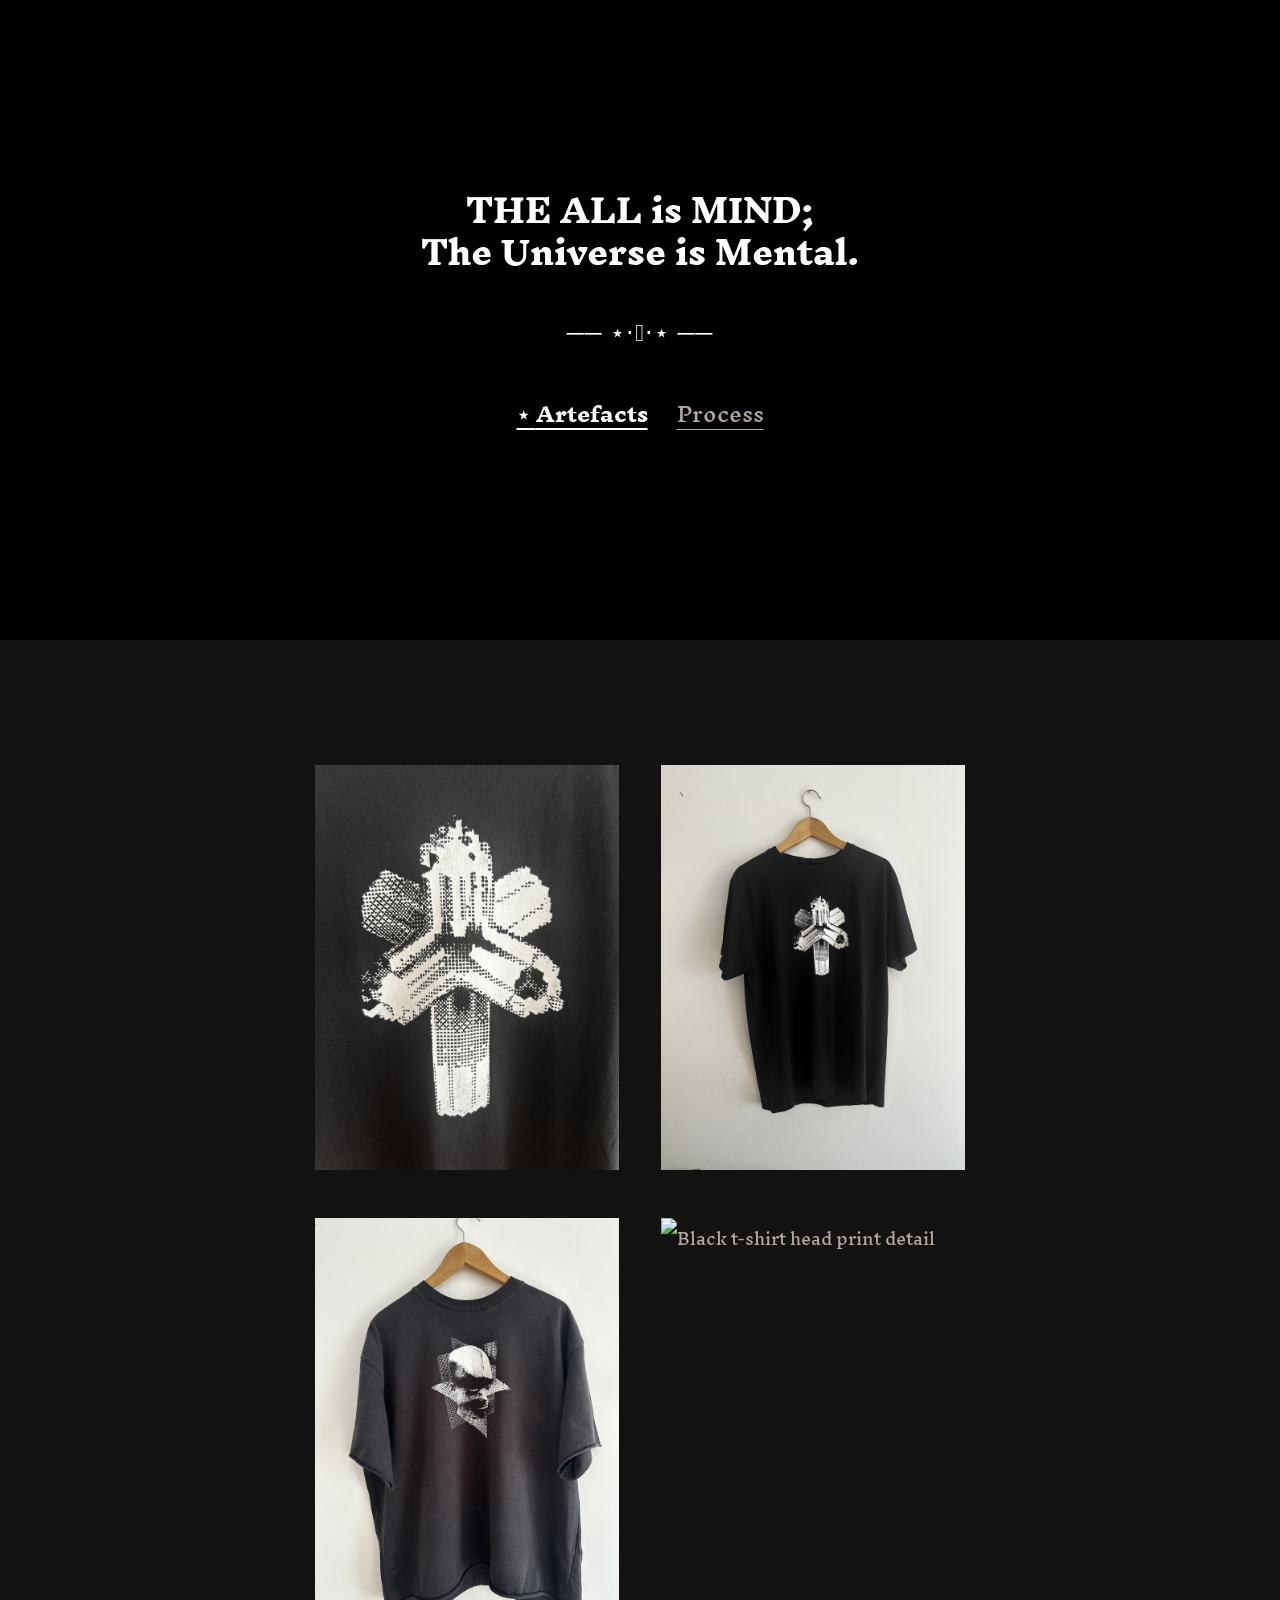
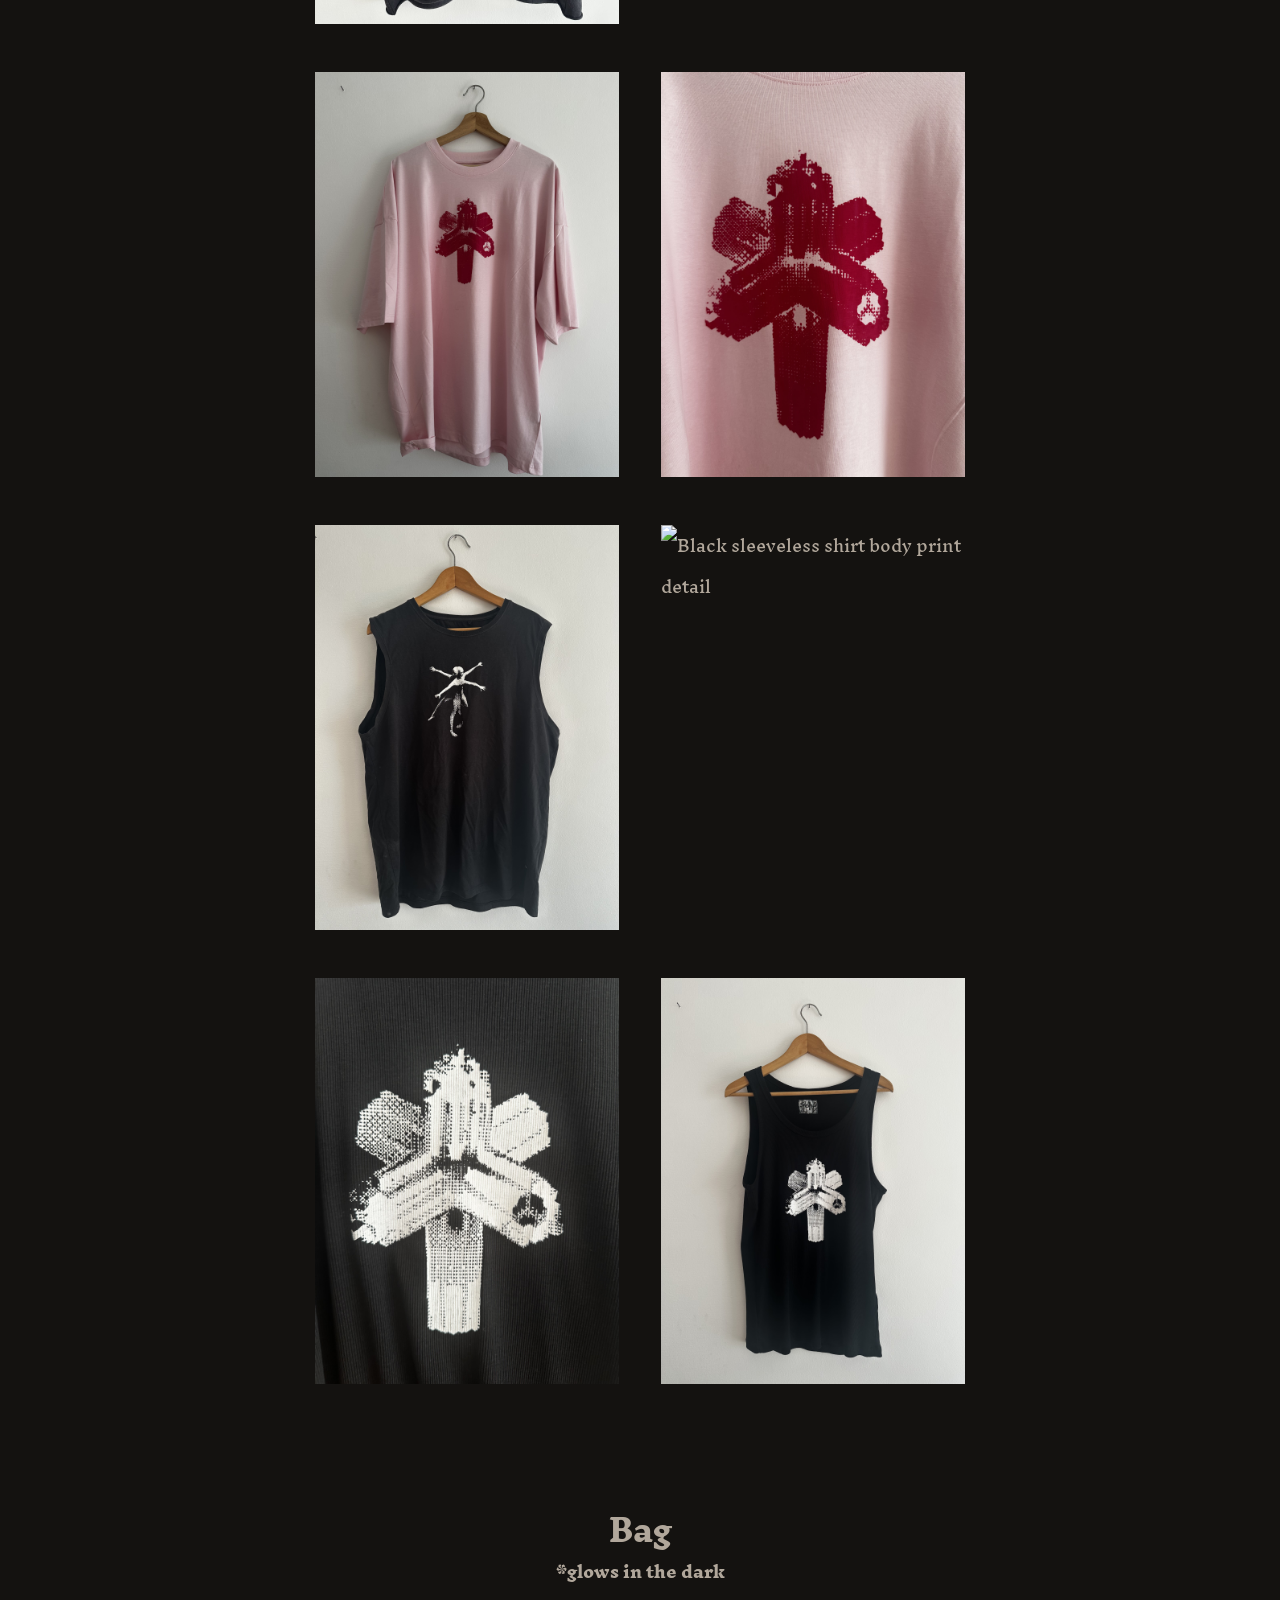
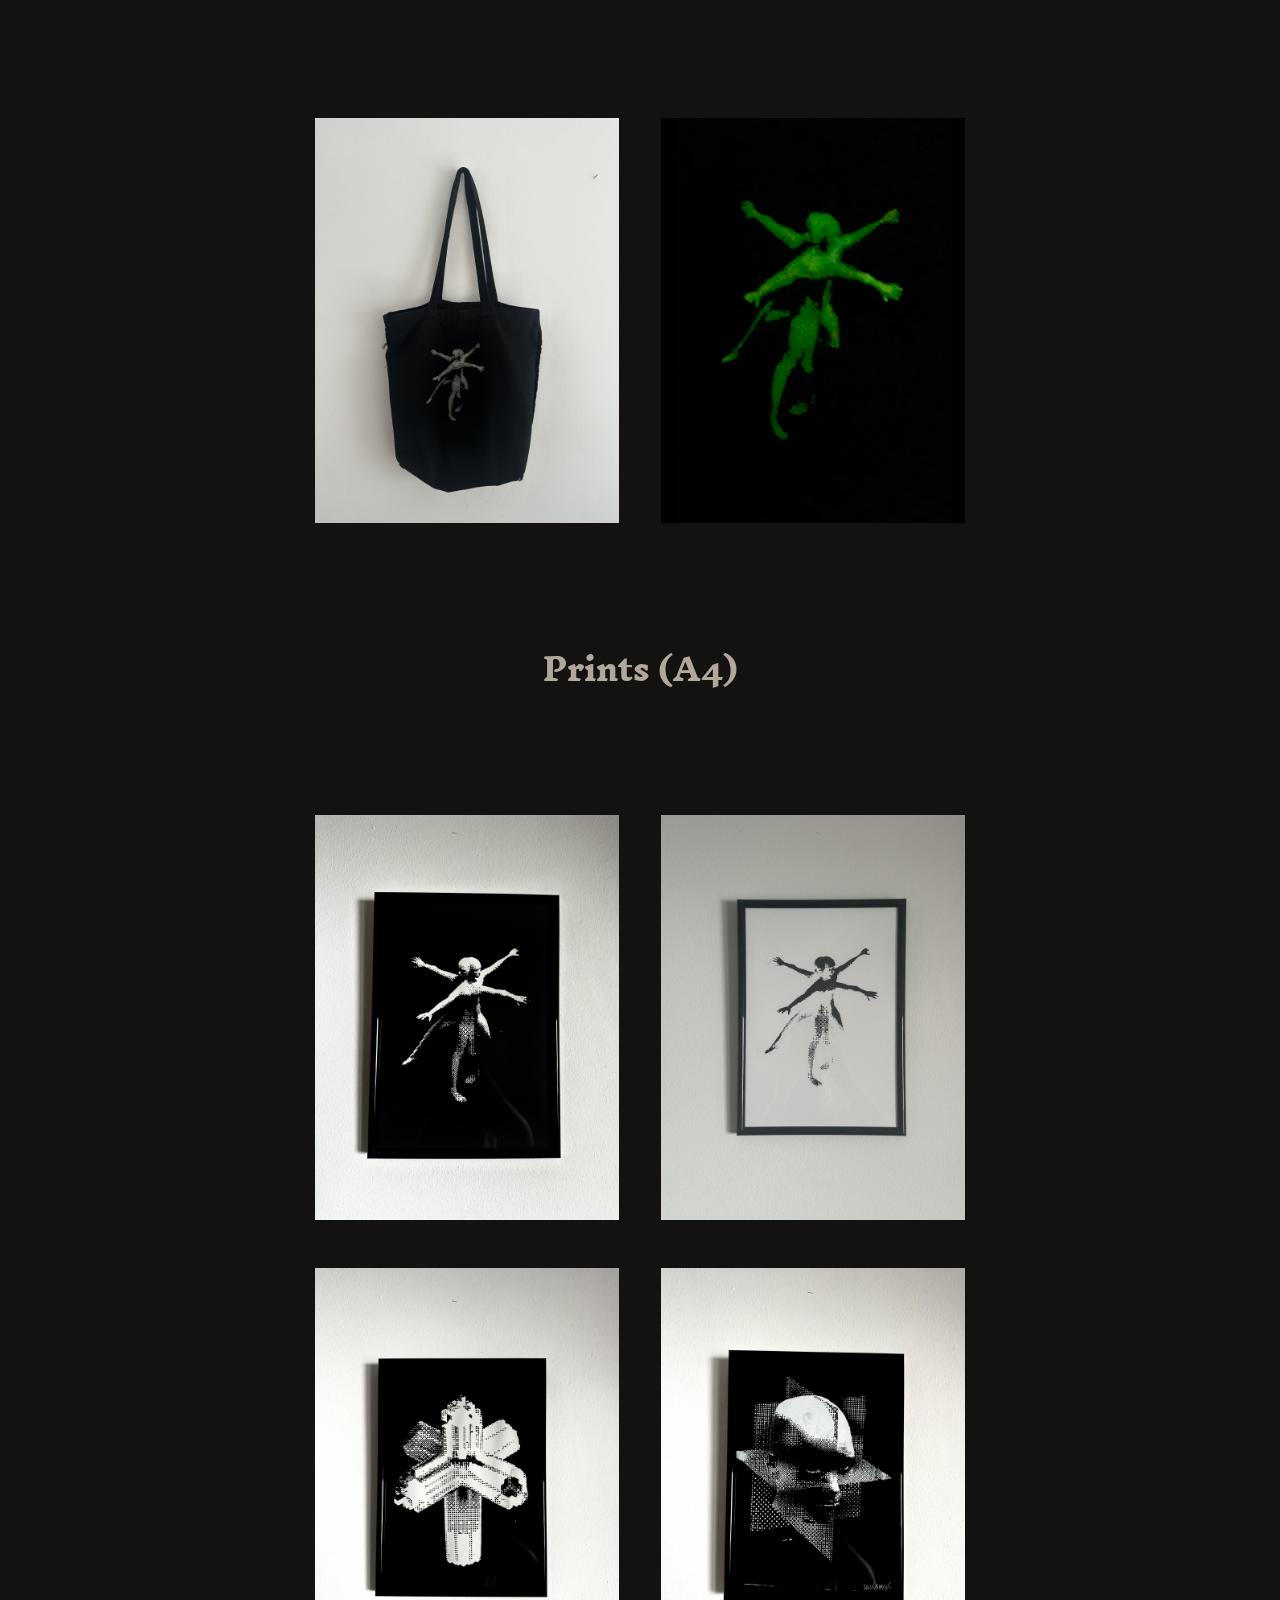
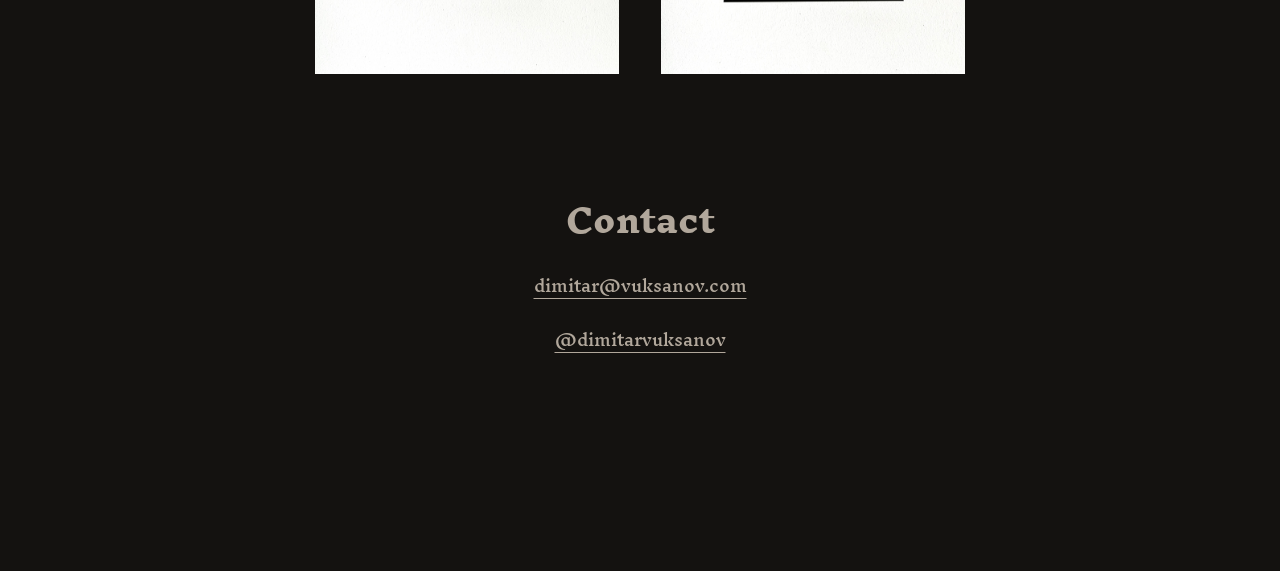
==== commit 6df422db: "Use browser time for light/dark theme instead of page-load toggling Co-authored-by: Cursor <cursorag" ====
--- a/index.html
+++ b/index.html
@@ -6,11 +6,11 @@
     <title>THE ALL</title>
     <script>
       (function () {
-        var k = "the-all-theme";
-        var last = sessionStorage.getItem(k);
-        var theme = last === "dark" ? "light" : last === "light" ? "dark" : "light";
+        var hour = new Date().getHours();
+        var theme = hour >= 18 || hour < 6 ? "dark" : "light";
+        var override = sessionStorage.getItem("the-all-theme-override");
+        if (override === "dark" || override === "light") theme = override;
         document.documentElement.setAttribute("data-theme", theme);
-        sessionStorage.setItem(k, theme);
       })();
     </script>
     <link rel="stylesheet" href="css/styles.css" />
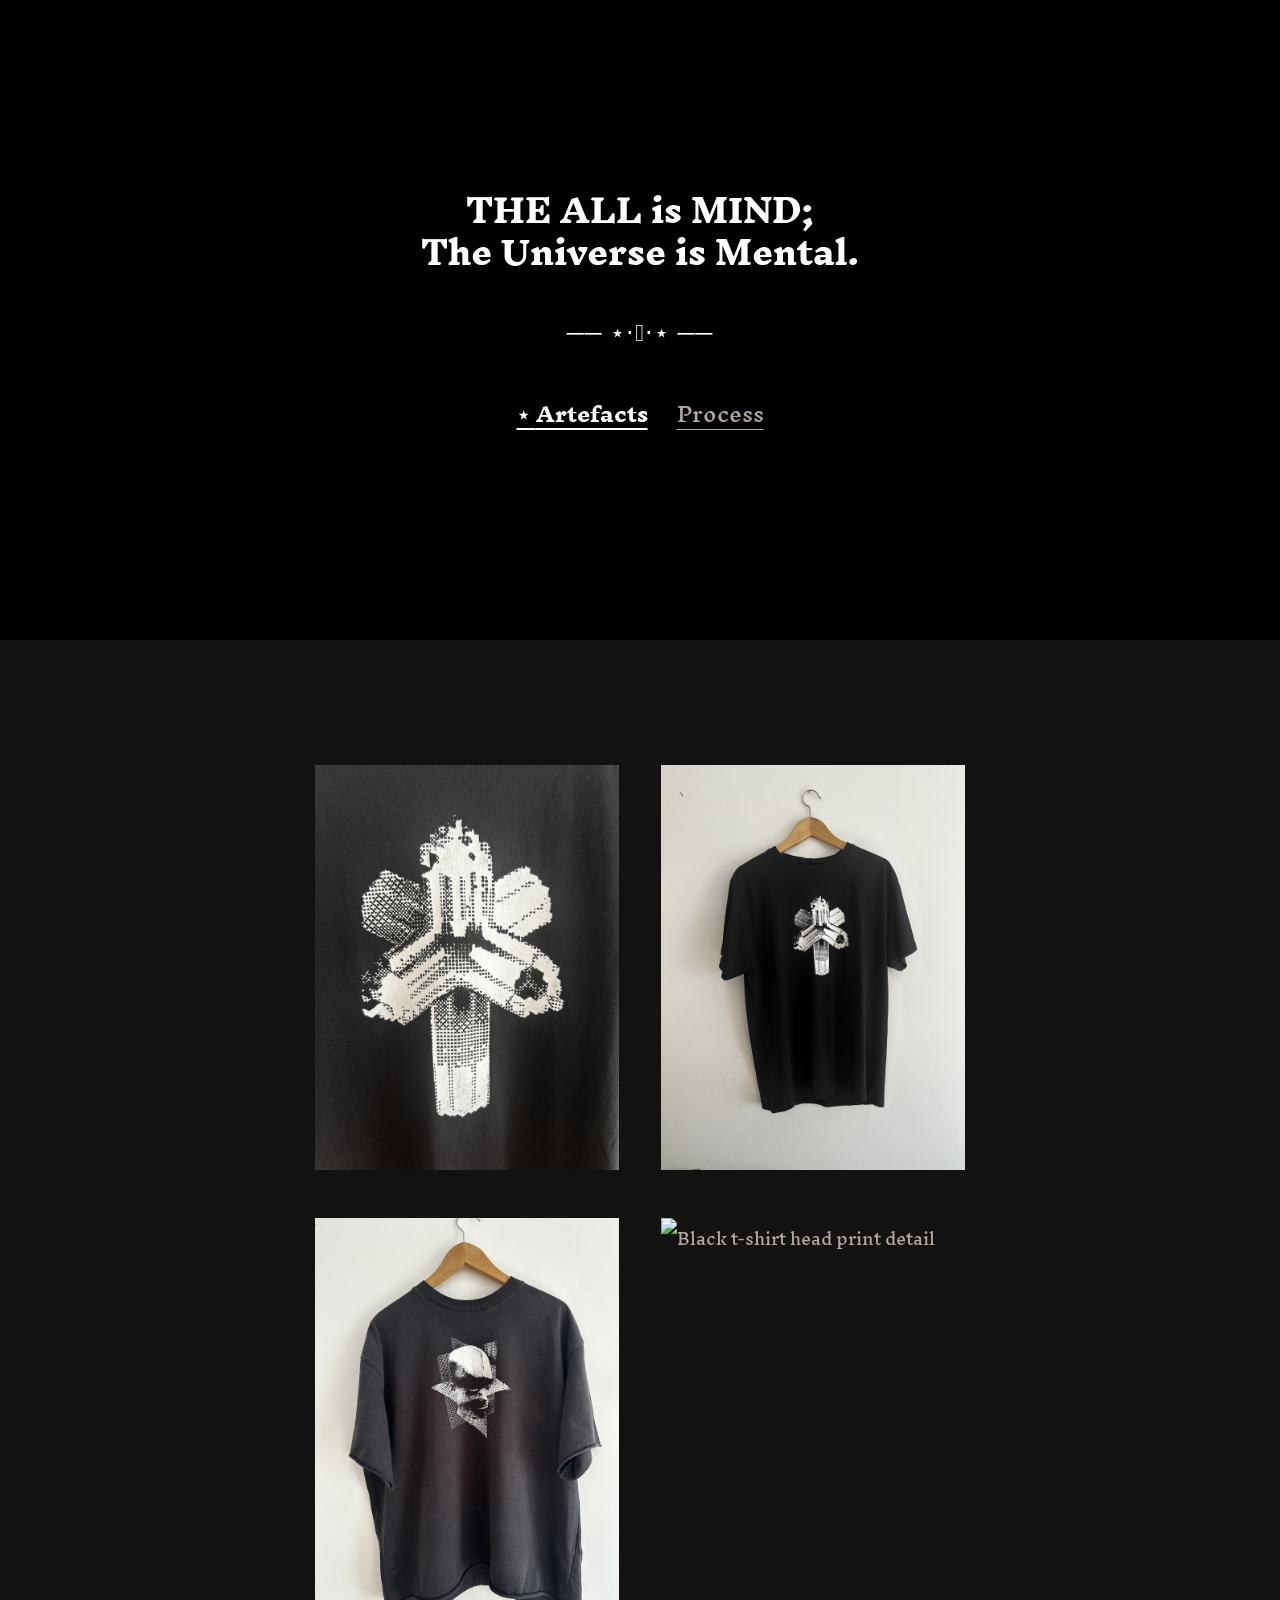
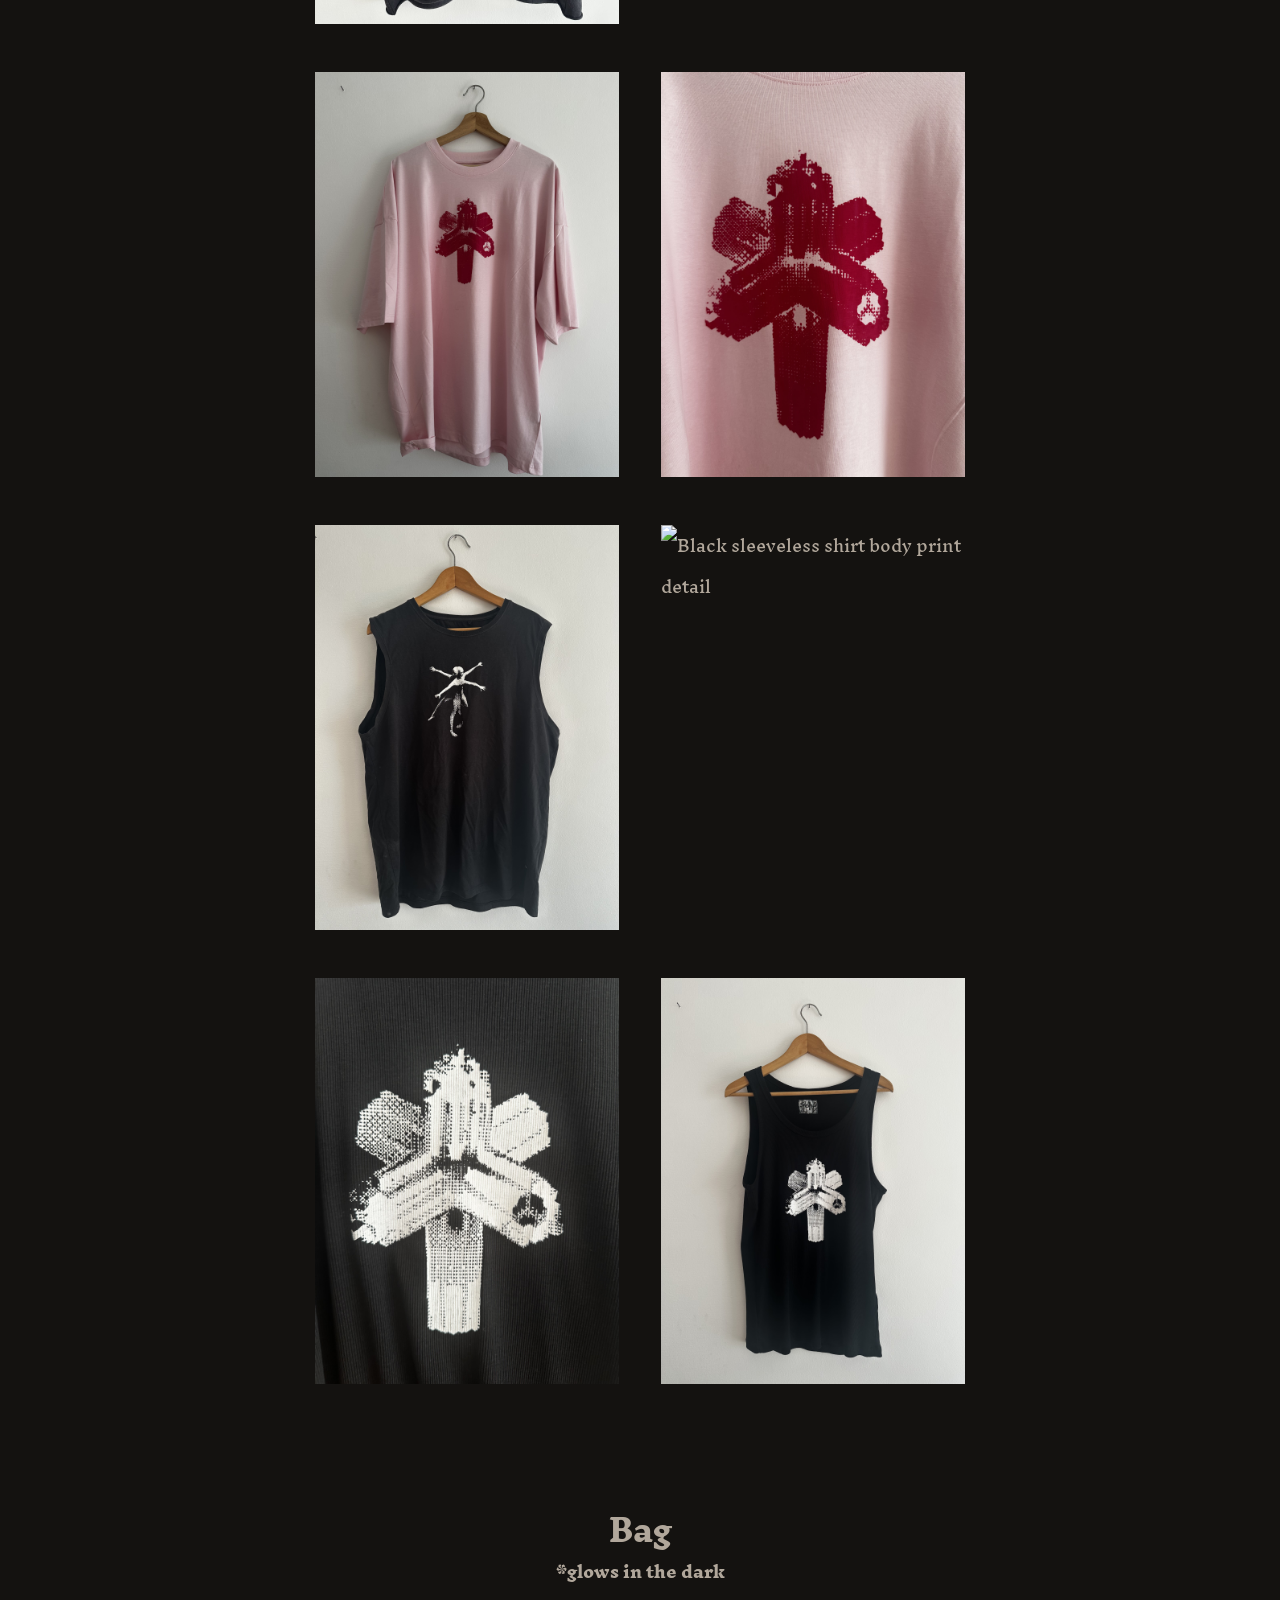
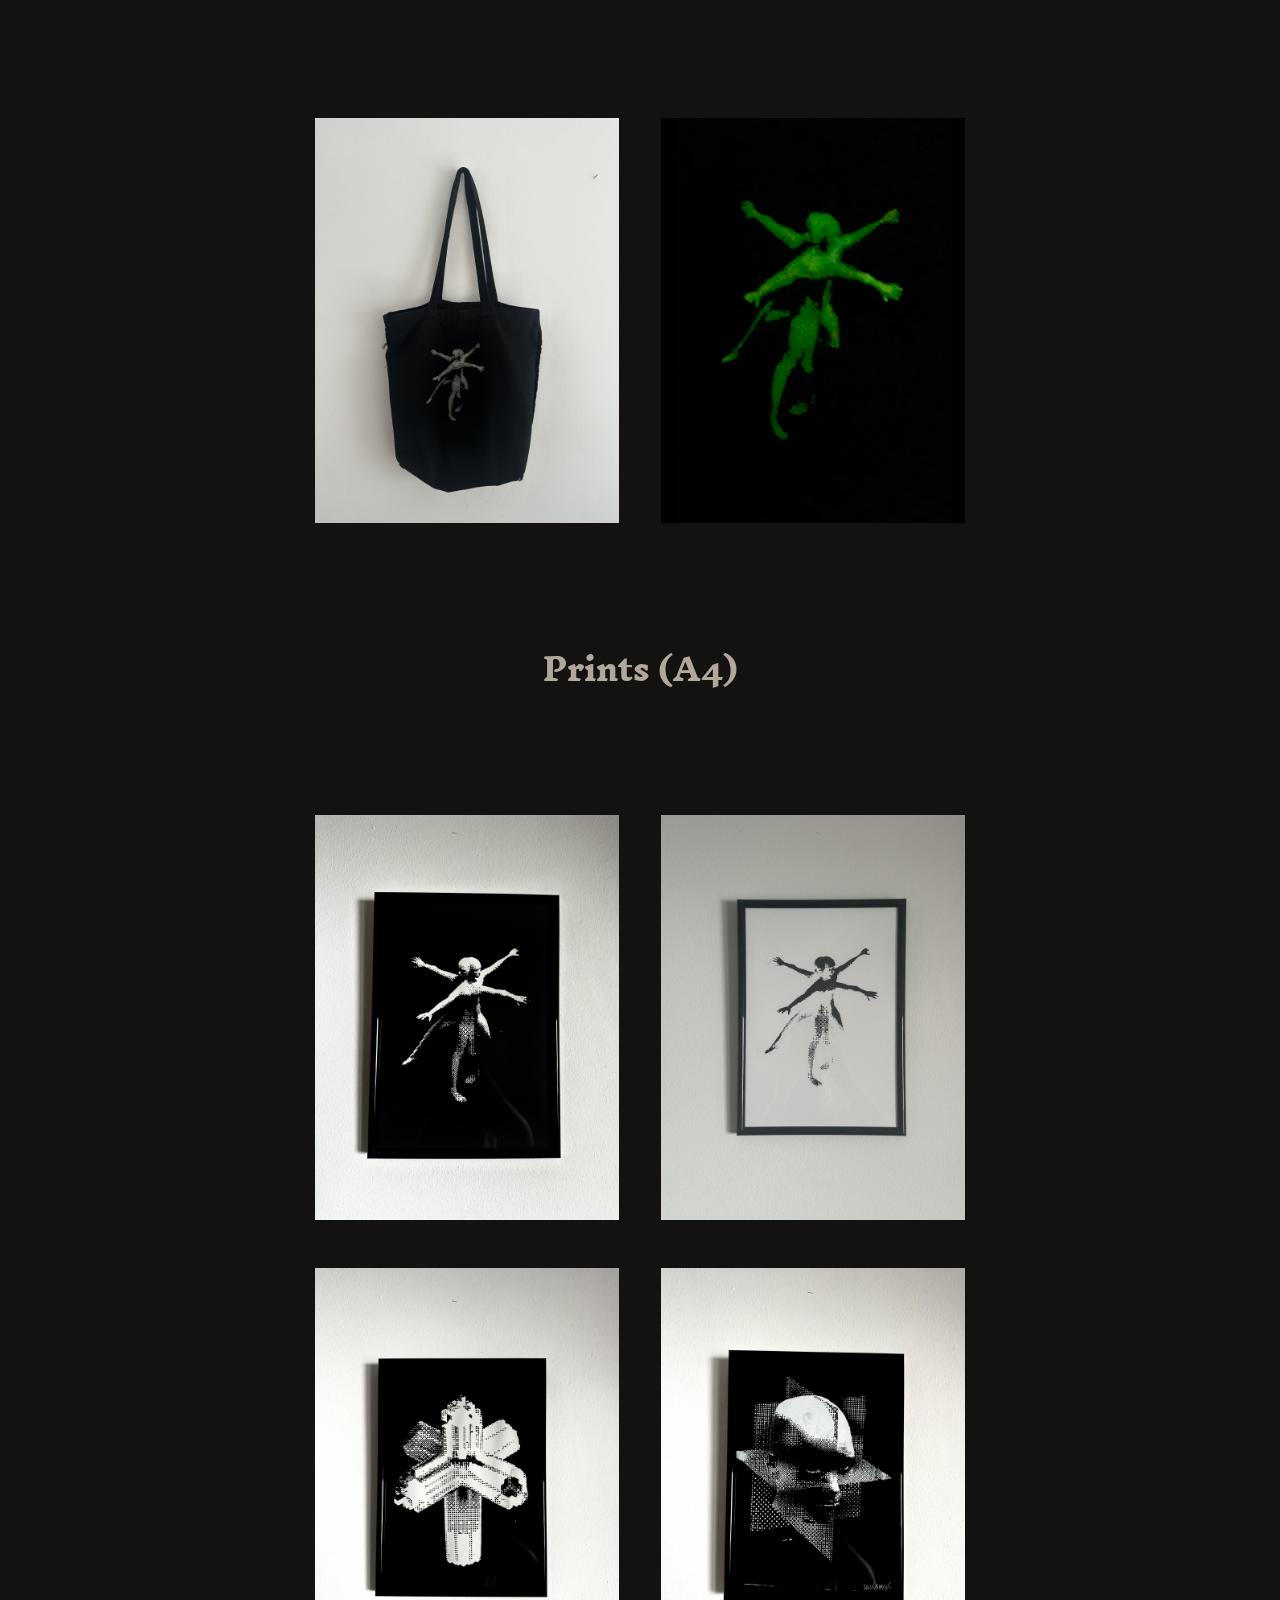
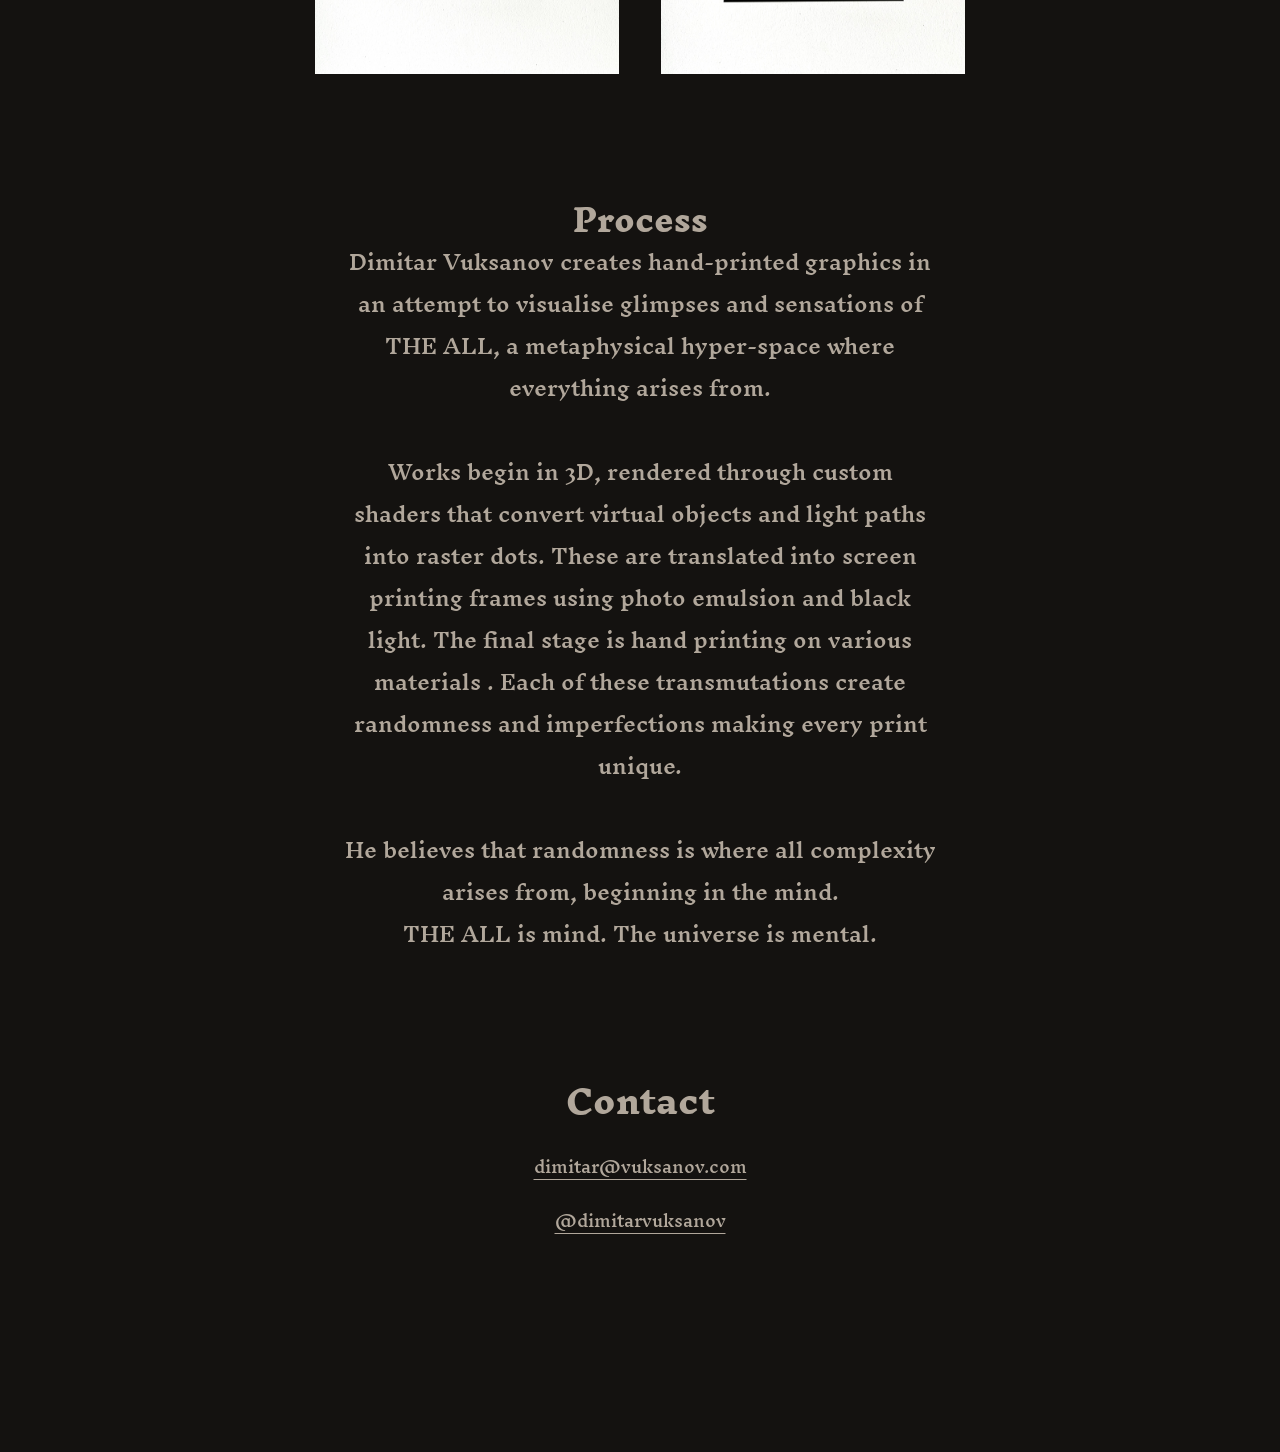
==== commit 49ba6ec6: "Move Process section to home page above contact Co-authored-by: Cursor <cursoragent@cursor.com>" ====
--- a/index.html
+++ b/index.html
@@ -4,6 +4,16 @@
     <meta charset="UTF-8" />
     <meta name="viewport" content="width=device-width, initial-scale=1.0" />
     <title>THE ALL</title>
+    <meta name="description" content="THE ALL is MIND; The Universe is Mental." />
+    <meta property="og:type" content="website" />
+    <meta property="og:title" content="THE ALL" />
+    <meta property="og:description" content="THE ALL is MIND; The Universe is Mental." />
+    <meta property="og:url" content="https://vuxanov.github.io/THE-ALL/" />
+    <meta property="og:image" content="https://vuxanov.github.io/THE-ALL/assets/og-image.png" />
+    <meta name="twitter:card" content="summary_large_image" />
+    <meta name="twitter:title" content="THE ALL" />
+    <meta name="twitter:description" content="THE ALL is MIND; The Universe is Mental." />
+    <meta name="twitter:image" content="https://vuxanov.github.io/THE-ALL/assets/og-image.png" />
     <script>
       (function () {
         var hour = new Date().getHours();
@@ -38,7 +48,7 @@
             <nav aria-label="Primary">
               <ul class="site-nav">
                 <li><a href="index.html" aria-current="page">Artefacts</a></li>
-                <li><a href="about.html">Process</a></li>
+                <li><a href="#process">Process</a></li>
                 <!-- <li><a href="#contact">Contact</a></li> -->
               </ul>
             </nav>
@@ -79,6 +89,21 @@
         <img src="assets/images/print-head-a4.jpg" alt="Head print A4" />
       </section>
 
+      <section id="process">
+        <h2 class="section-heading">Process</h2>
+        <article class="about-copy">
+          <p>
+            Dimitar Vuksanov creates hand-printed graphics in an attempt to visualise glimpses and sensations of THE ALL, a metaphysical hyper-space where everything arises from.
+          </p>
+          <p>
+            Works begin in 3D, rendered through custom shaders that convert virtual objects and light paths into raster dots. These are translated into screen printing frames using photo emulsion and black light. The final stage is hand printing on various materials . Each of these transmutations create randomness and imperfections making every print unique.
+          </p>
+          <p>
+            He believes that randomness is where all complexity arises from, beginning in the mind. <br> THE ALL is mind. The universe is mental.
+          </p>
+        </article>
+      </section>
+
       <footer id="contact" class="contact">
         <h2 class="contact__heading">Contact</h2>
         <div class="contact__links">
